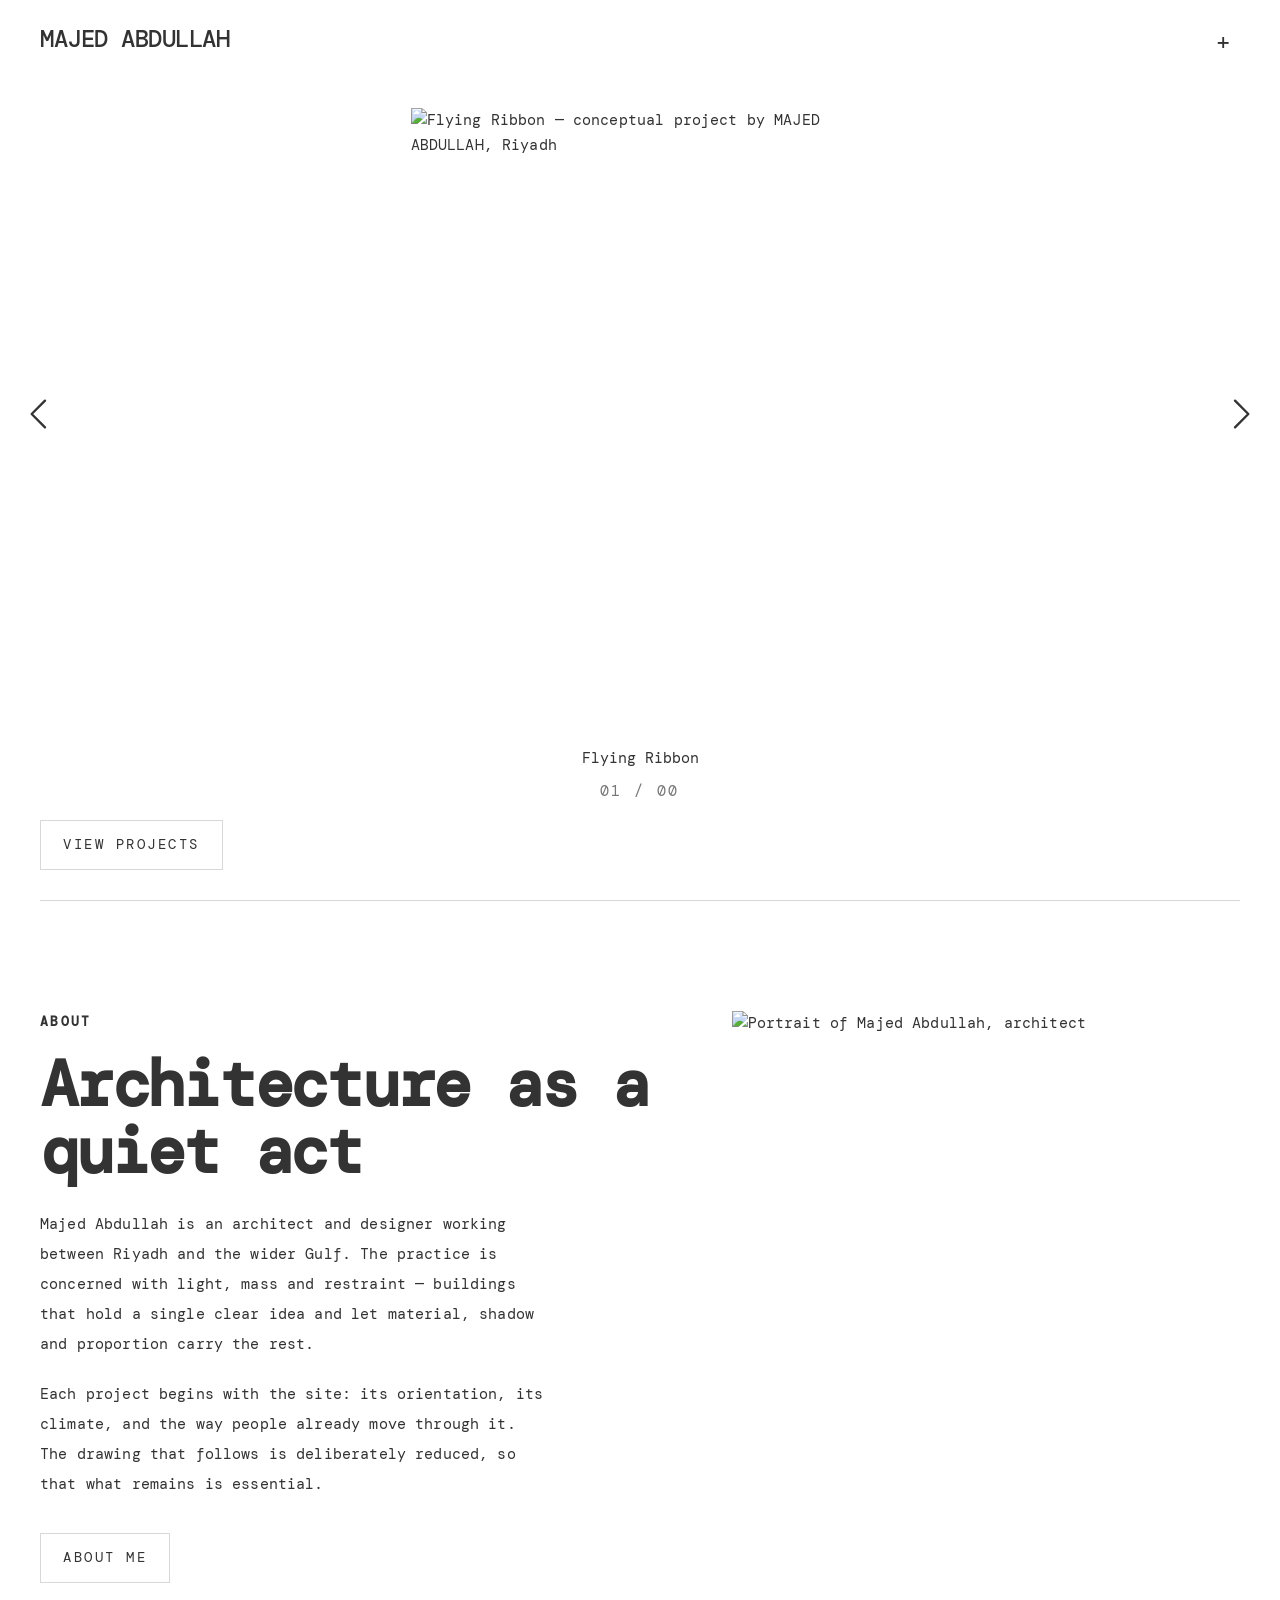
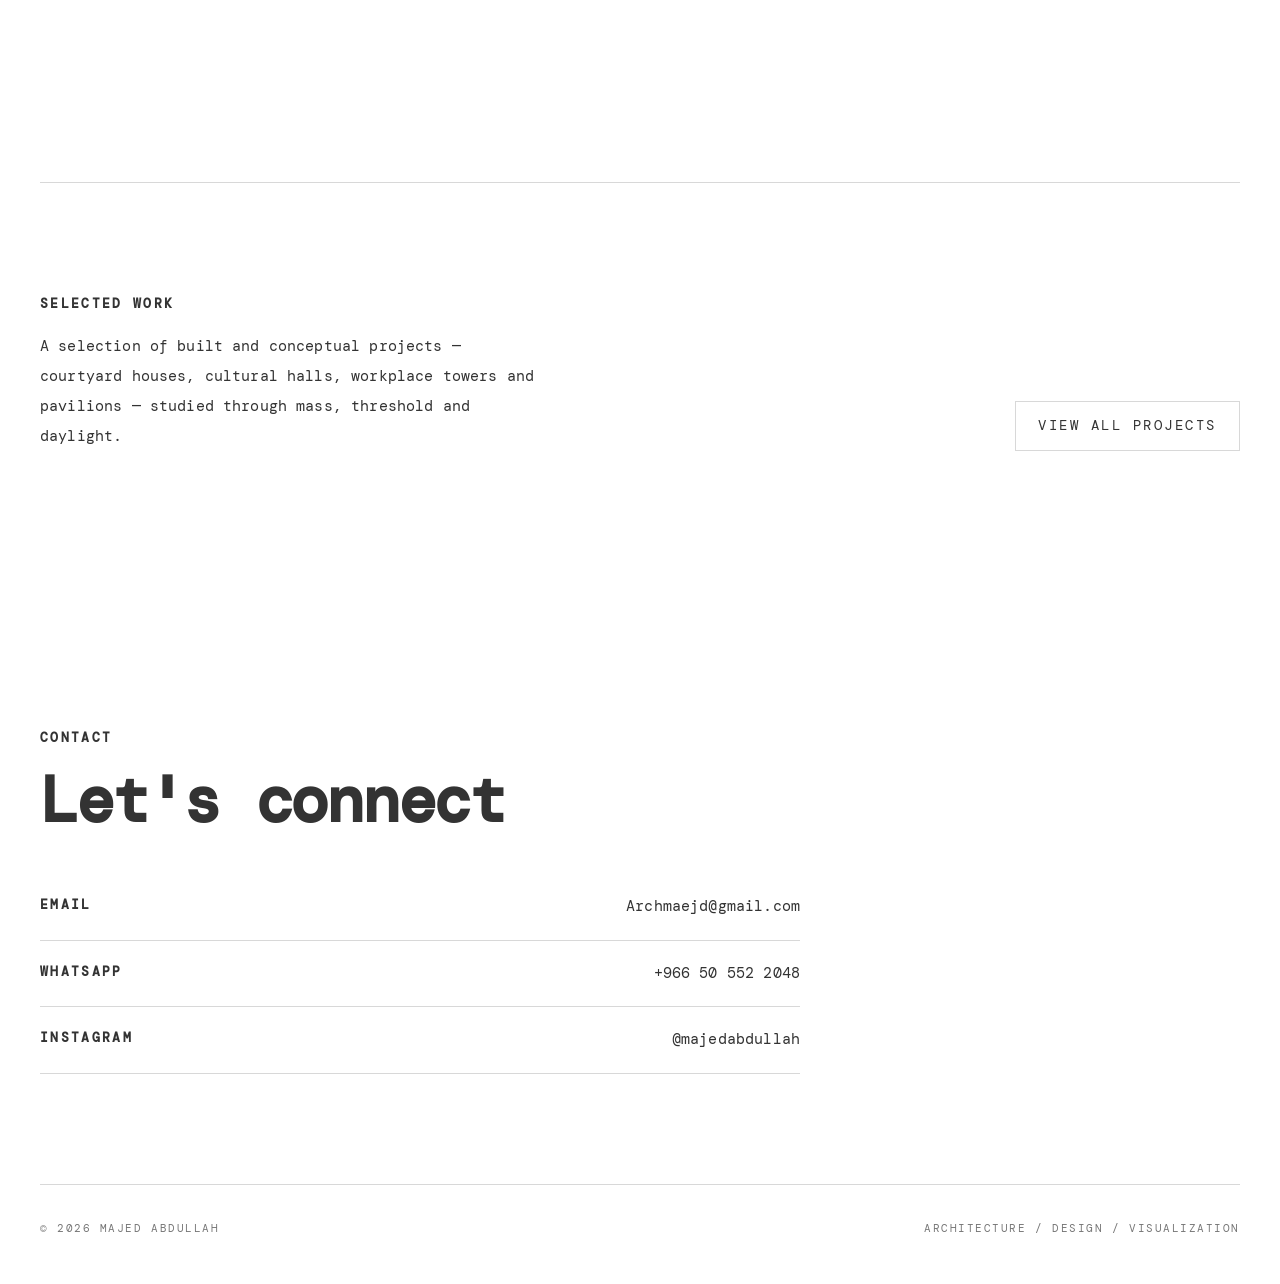
==== index.html @ aa8cc4eb "Add files via upload" ====
<!DOCTYPE html>
<html lang="en">
<head>
<meta charset="utf-8">
<meta name="viewport" content="width=device-width, initial-scale=1">
<title>MAJED ABDULLAH — Architect & Designer</title>
<meta name="description" content="Selected architectural work by Majed Abdullah: residential, cultural, commercial and conceptual projects across Saudi Arabia.">
<meta property="og:title" content="MAJED ABDULLAH — Architect & Designer">
<meta property="og:description" content="Selected architectural work by Majed Abdullah: residential, cultural, commercial and conceptual projects across Saudi Arabia.">
<meta property="og:type" content="website">
<meta property="og:url" content="https://project--e486b2e6-8730-40f1-bec1-5e74850a516f.lovable.app/">
<meta property="og:site_name" content="MAJED ABDULLAH">
<meta property="og:image" content="https://project--e486b2e6-8730-40f1-bec1-5e74850a516f.lovable.app/images/share.jpg">
<meta property="og:image:width" content="1200">
<meta property="og:image:height" content="630">
<meta name="twitter:image" content="https://project--e486b2e6-8730-40f1-bec1-5e74850a516f.lovable.app/images/share.jpg">
<meta name="twitter:card" content="summary_large_image">
<link rel="preconnect" href="https://fonts.googleapis.com"><link rel="preconnect" href="https://fonts.gstatic.com" crossorigin><link href="https://fonts.googleapis.com/css2?family=DM+Mono:wght@300;400;500&display=swap" rel="stylesheet">
<link rel="stylesheet" href="css/style.css">
<script src="js/analytics.js"></script>
</head>
<link rel="preload" as="image" href="images/project-01/cover.jpg">
<body data-root="">

<header class="site-header">
  <a class="brand" href="index.html">MAJED ABDULLAH</a>
  <button class="menu-toggle" type="button" aria-expanded="false" aria-controls="nav-overlay" aria-label="Open menu">+</button>
</header>
<nav class="nav-overlay" id="nav-overlay" aria-hidden="true" aria-label="Main">
  <ul>
    <li><a href="index.html" aria-current="page">Home</a></li>
    <li><a href="about.html">About</a></li>
    <li><a href="portfolio.html">Portfolio</a></li>
    <li><a href="contact.html">Contact</a></li>
  </ul>
</nav>
<main>
  <section class="hero">
    <div class="stage" id="home-stage">
      <button class="stage-arrow arrow-prev" type="button" aria-label="Previous project"><span class="arrow-ico"><svg viewBox="0 0 24 24" aria-hidden="true"><polyline points="15 4 7 12 15 20"/></svg></span></button>
      <img id="home-image" src="images/project-01/cover.jpg" alt="Flying Ribbon — conceptual project by MAJED ABDULLAH, Riyadh" width="1600" height="1100">
      <button class="stage-arrow arrow-next" type="button" aria-label="Next project"><span class="arrow-ico"><svg viewBox="0 0 24 24" aria-hidden="true"><polyline points="9 4 17 12 9 20"/></svg></span></button>
    </div>
    <div class="stage-caption">
      <a class="serif-title" id="home-title" href="projects/project.html?p=flying-ribbon">Flying Ribbon</a>
      <div class="counter" id="home-counter">01 / 06</div>
    </div>
    <div class="hero-foot">
      <a class="btn-outline" href="portfolio.html">View Projects</a>
    </div>
  </section>

  <hr class="divider">

  <section class="section" id="about">
    <div class="section-inner about-grid reveal">
      <div>
        <p class="label">About</p>
        <h2 class="serif-title" style="margin:18px 0 24px">Architecture as a quiet act</h2>
        <p class="lead">Majed Abdullah is an architect and designer working between Riyadh and the wider Gulf. The practice is concerned with light, mass and restraint — buildings that hold a single clear idea and let material, shadow and proportion carry the rest.</p>
        <p class="lead" style="margin-top:20px">Each project begins with the site: its orientation, its climate, and the way people already move through it. The drawing that follows is deliberately reduced, so that what remains is essential.</p>
        <p style="margin-top:34px"><a class="btn-outline" href="about.html">About Me</a></p>
      </div>
      <img loading="lazy" src="images/profile/portrait.jpg" alt="Portrait of Majed Abdullah, architect" width="1000" height="1300">
    </div>
  </section>

  <hr class="divider">

  <section class="section" id="work">
    <div class="section-inner work-head reveal">
      <div>
        <p class="label">Selected Work</p>
        <p class="lead" style="margin-top:16px">A selection of built and conceptual projects — courtyard houses, cultural halls, workplace towers and pavilions — studied through mass, threshold and daylight.</p>
      </div>
      <a class="btn-outline" href="portfolio.html">View All Projects</a>
    </div>
  </section>

  <div class="marquee" aria-label="Project images">
    <div class="marquee-track" id="marquee-track"></div>
  </div>

  <section class="section" id="contact">
    <div class="section-inner reveal">
      <p class="label">Contact</p>
      <h2 class="serif-title" style="margin:18px 0 26px">Let's connect</h2>
      <ul class="links-list" style="max-width:760px">
        <li><span class="label">Email</span><a href="mailto:Archmaejd@gmail.com">Archmaejd@gmail.com</a></li>
        <li><span class="label">WhatsApp</span><a href="https://wa.me/966505522048" target="_blank" rel="noopener">+966 50 552 2048</a></li>
        <li><span class="label">Instagram</span><a href="https://instagram.com/" target="_blank" rel="noopener">@majedabdullah</a></li>
      </ul>
    </div>
  </section>
</main>

<footer class="site-footer">
  <span>&copy; 2026 MAJED ABDULLAH</span>
  <span>Architecture / Design / Visualization</span>
</footer>
<script src="js/projects.js"></script>
<script src="js/main.js"></script>
</body>
</html>
---- css/style.css ----
/* MAJED ABDULLAH — architectural portfolio
   Pure CSS3. Edit freely. */

:root{
  --white:#FFFFFF;
  --text:#333333;
  --muted:#777777;
  --line:#D8D8D8;
  --pad:40px;
  --stage:68vh;
  --sans:"DM Mono","Archivo",ui-monospace,"Helvetica Neue",Arial,sans-serif;
  --serif:"DM Mono","Archivo",ui-monospace,"Helvetica Neue",Arial,sans-serif;
}

*{box-sizing:border-box;margin:0;padding:0}
html{-webkit-text-size-adjust:100%}
body{
  background:var(--white);
  color:var(--text);
  font-family:var(--sans);
  font-size:15px;
  line-height:1.7;
  font-weight:400;
  letter-spacing:.01em;
  overflow-x:hidden;
}
img{display:block;max-width:100%}
a{color:inherit;text-decoration:none}
button{font:inherit;color:inherit;background:none;border:0;cursor:pointer}
:focus-visible{outline:1px solid var(--text);outline-offset:4px}

.label{
  font-size:13px;letter-spacing:.18em;text-transform:uppercase;color:var(--muted);
}
.serif-title{
  font-family:var(--serif);font-style:normal;font-weight:500;
  font-size:clamp(34px,5vw,64px);line-height:1.05;letter-spacing:-.03em;
}
.wrap{padding:0 var(--pad)}

/* ---------- header ---------- */
.site-header{
  position:fixed;top:0;left:0;right:0;z-index:60;
  display:flex;align-items:flex-start;justify-content:space-between;
  padding:26px var(--pad);
  mix-blend-mode:normal;
}
.brand{animation:brand-fade 1.2s ease both;font-size:24px;letter-spacing:-.02em;text-transform:none;font-weight:500;line-height:1.1}
.menu-toggle{
  width:34px;height:34px;line-height:1;font-size:24px;font-weight:400;
  color:var(--text);display:flex;align-items:center;justify-content:center;
  transition:transform .4s ease,opacity .3s ease;
}
.menu-toggle:hover{opacity:.55}
body.menu-open .menu-toggle{transform:rotate(45deg)}

.nav-overlay{
  position:fixed;inset:0;z-index:55;background:var(--white);
  opacity:0;visibility:hidden;transition:opacity .45s ease,visibility .45s ease;
  display:flex;align-items:center;justify-content:center;
}
body.menu-open .nav-overlay{opacity:1;visibility:visible}
.nav-overlay ul{list-style:none;text-align:center}
.nav-overlay li{margin:14px 0;opacity:0;transform:translateY(10px);transition:opacity .5s ease,transform .5s ease}
body.menu-open .nav-overlay li{opacity:1;transform:none}
body.menu-open .nav-overlay li:nth-child(2){transition-delay:.06s}
body.menu-open .nav-overlay li:nth-child(3){transition-delay:.12s}
body.menu-open .nav-overlay li:nth-child(4){transition-delay:.18s}
.nav-overlay a{
  font-size:13px;letter-spacing:.24em;text-transform:uppercase;
  padding:6px 0;display:inline-block;transition:opacity .3s ease;
}
.nav-overlay a:hover,.nav-overlay a[aria-current="page"]{opacity:.5}

/* ---------- hero / stage ---------- */
.hero{
  min-height:100svh;display:flex;flex-direction:column;justify-content:center;
  padding:96px var(--pad) 84px;position:relative;
}
.stage{
  height:var(--stage);
  display:flex;align-items:center;justify-content:center;
  position:relative;
}
.stage img{
  height:100%;width:auto;max-width:min(1100px,86vw);
  aspect-ratio:3/4;
  object-fit:cover;
  opacity:1;
  transition:opacity .55s cubic-bezier(.4,0,.2,1);
}
.stage img.is-fading{opacity:0}

.stage-arrow{
  position:absolute;z-index:5;top:50%;transform:translateY(-50%);
  line-height:0;color:var(--text);padding:14px;
  transition:transform .3s ease,opacity .3s ease;
}
.stage-arrow .arrow-ico{display:block}
.stage-arrow svg{
  width:40px;height:40px;display:block;
  fill:none;stroke:currentColor;stroke-width:1.4;
  stroke-linecap:round;stroke-linejoin:round;
}
.stage-arrow:hover{opacity:.55}
.arrow-prev{left:-34px}
.arrow-next{right:-34px}
.arrow-prev:hover{transform:translate(-4px,-50%)}
.arrow-next:hover{transform:translate(4px,-50%)}

.stage-caption{margin-top:26px;text-align:center}
.stage-caption .serif-title{font-size:15px;font-weight:400;letter-spacing:0}
.stage-caption .counter{margin-top:8px;font-size:15px;letter-spacing:.16em;color:var(--muted)}
.stage-caption a:hover{opacity:.6}

.hero-foot{
  position:absolute;left:var(--pad);right:var(--pad);bottom:30px;
  display:flex;align-items:center;justify-content:space-between;gap:16px;
}
.socials{display:flex;gap:16px;align-items:center}
.socials a{color:var(--muted);transition:color .3s ease}
.socials a:hover{color:var(--text)}
.socials svg{width:16px;height:16px;display:block;fill:currentColor}

.btn-outline{
  display:inline-block;border:1px solid var(--line);
  padding:12px 22px;font-size:14px;letter-spacing:.18em;text-transform:uppercase;
  color:var(--text);transition:border-color .35s ease,color .35s ease;
}
.btn-outline:hover{border-color:var(--text)}

/* ---------- generic sections ---------- */
.section{padding:110px var(--pad)}
.section-inner{max-width:1320px;margin:0 auto}
.divider{height:1px;background:var(--line);border:0;margin:0 var(--pad)}
.lead{font-size:15px;line-height:2;color:var(--text);max-width:56ch}
.muted{color:var(--muted)}

.reveal{opacity:0;transform:translateY(18px);transition:opacity .9s ease,transform .9s ease}
.reveal.is-visible{opacity:1;transform:none}

/* text rises from below then settles */
.reveal .label,
.reveal .serif-title,
.reveal .lead,
.reveal .links-list li,
.reveal .btn-outline,
.reveal p{
  opacity:0;transform:translateY(26px);
  transition:opacity .8s cubic-bezier(.22,.61,.36,1),transform .8s cubic-bezier(.22,.61,.36,1);
}
.reveal.is-visible .label,
.reveal.is-visible .serif-title,
.reveal.is-visible .lead,
.reveal.is-visible .links-list li,
.reveal.is-visible .btn-outline,
.reveal.is-visible p{opacity:1;transform:none}
.reveal.is-visible .serif-title{transition-delay:.10s}
.reveal.is-visible .lead{transition-delay:.20s}
.reveal.is-visible p+p,
.reveal.is-visible .links-list li:nth-child(2){transition-delay:.28s}
.reveal.is-visible .links-list li:nth-child(3){transition-delay:.36s}
.reveal.is-visible .btn-outline{transition-delay:.40s}
@media (prefers-reduced-motion:reduce){
  .reveal,.reveal *{transition:none!important;opacity:1!important;transform:none!important}
}

.about-grid{display:grid;grid-template-columns:1.1fr .9fr;gap:70px;align-items:start}
.about-grid img{width:100%;height:auto}

.work-head{display:flex;justify-content:space-between;align-items:flex-end;gap:30px;flex-wrap:wrap;margin-bottom:56px}

/* ---------- marquee ---------- */
.marquee{overflow-x:auto;overflow-y:hidden;-webkit-overflow-scrolling:touch;scrollbar-width:none}
.marquee::-webkit-scrollbar{display:none}
.marquee-track{display:flex;gap:10px;width:max-content;animation:slide 60s linear infinite}
.marquee:hover .marquee-track{animation-play-state:paused}
.marquee-track img{height:420px;width:auto;object-fit:cover}
@keyframes slide{from{transform:translateX(0)}to{transform:translateX(-50%)}}
@media (prefers-reduced-motion:reduce){.marquee-track{animation:none}}

/* ---------- portfolio ---------- */
.page-head{padding:150px var(--pad) 40px}
.filters{display:flex;gap:26px;overflow-x:auto;padding:0 var(--pad) 34px;scrollbar-width:none}
.filters::-webkit-scrollbar{display:none}
.filter{
  font-size:13px;letter-spacing:.18em;text-transform:uppercase;color:var(--muted);
  white-space:nowrap;padding-bottom:4px;border-bottom:1px solid transparent;transition:color .3s ease,border-color .3s ease;
}
.filter:hover{color:var(--text)}
.filter.is-active{color:var(--text);border-color:var(--text)}

.grid{
  display:grid;grid-template-columns:repeat(3,1fr);gap:44px 32px;
  padding:20px var(--pad) 120px;
}
.grid-item{opacity:1;transition:opacity .4s ease}
.grid-item .frame{overflow:hidden}
.grid-item img{width:100%;height:320px;object-fit:cover;transition:transform .8s ease}
.grid-item:hover img{transform:scale(1.04)}
.grid-item h3{font-family:var(--serif);font-weight:500;font-size:15px;letter-spacing:0;margin-top:14px}
.grid-item p{font-size:13px;letter-spacing:.16em;text-transform:uppercase;color:var(--muted);margin-top:4px}

/* ---------- project detail ---------- */
.project-info{display:grid;grid-template-columns:.8fr 1.2fr;gap:70px}
.meta dt{font-size:13px;letter-spacing:.18em;text-transform:uppercase;color:var(--muted);margin-top:26px}
.meta dt:first-child{margin-top:0}
.meta dd{font-size:15px;margin-top:6px}
/* editorial images: one consistent width on a 12-column axis */
.editorial{
  padding:0 var(--pad) 40px;
  max-width:1440px;margin:0 auto;
  display:grid;grid-template-columns:repeat(12,1fr);
  column-gap:24px;row-gap:110px;
  align-items:start;
}
.editorial figure{margin:0}
.editorial img{width:100%;height:auto;display:block}
/* all project images share the same full-width axis */
.fig-large,
.fig-medium,
.fig-offset{grid-column:1 / -1}

.project-nav{
  display:flex;justify-content:space-between;gap:20px;
  padding:44px var(--pad) 0;border-top:1px solid var(--line);margin:0 var(--pad);
  font-size:11px;letter-spacing:.18em;text-transform:uppercase;
}
.project-nav a{color:var(--muted);transition:color .3s ease}
.project-nav a:hover{color:var(--text)}

/* ---------- contact / about pages ---------- */
.links-list{list-style:none;margin-top:40px}
.links-list li{border-bottom:1px solid var(--line);padding:20px 0;display:flex;justify-content:space-between;gap:20px;flex-wrap:wrap}
.links-list a{transition:opacity .3s ease}
.links-list a:hover{opacity:.55}
.cols{display:grid;grid-template-columns:repeat(3,1fr);gap:50px;margin-top:16px}
.cols ul{list-style:none}
.cols li{padding:7px 0;border-bottom:1px solid var(--line);font-size:13px}

/* ---------- footer ---------- */
.site-footer{
  border-top:1px solid var(--line);margin:0 var(--pad);
  padding:34px 0 46px;display:flex;justify-content:space-between;gap:14px;flex-wrap:wrap;
  font-size:11px;letter-spacing:.14em;text-transform:uppercase;color:var(--muted);
}

/* ---------- responsive ---------- */
@media (max-width:1600px){}
@media (min-width:1700px){.grid{grid-template-columns:repeat(4,1fr)}}
@media (max-width:1024px){
  :root{--pad:32px}
  .about-grid,.project-info{grid-template-columns:1fr;gap:44px}
  .cols{grid-template-columns:1fr 1fr;gap:34px}
  .grid{grid-template-columns:repeat(2,1fr)}
  .marquee-track img{height:300px}
}
@media (max-width:640px){
  :root{--pad:18px;--stage:66vh}
  .section{padding:80px var(--pad)}
  .page-head{padding:120px var(--pad) 28px}
  .stage img{max-width:76vw}
  .arrow-prev{left:2px}.arrow-next{right:2px}
  .stage-arrow{
    padding:0;width:40px;height:40px;
    display:flex;align-items:center;justify-content:center;
    background:none;box-shadow:none;z-index:5;
  }
  .stage-arrow svg{width:30px;height:30px;stroke-width:1.5}
  .marquee{overflow:hidden}
  .marquee-track{animation:slide 38s linear infinite;width:max-content}
  .hero-foot{position:static;margin-top:18px;flex-direction:column;align-items:center;gap:14px}
  .stage-caption{margin-top:14px}
  .hero{padding-bottom:48px}
  .grid-item img{height:210px}
  .cols{grid-template-columns:1fr}
  .marquee-track{animation-duration:40s}
  .marquee-track img{height:240px}
  .editorial{row-gap:64px;column-gap:14px}
  .editorial .fig-medium,.editorial .fig-offset{grid-column:1 / -1}

}


/* ---------- brand fade-in ---------- */
@keyframes brand-fade{from{opacity:0;transform:translateY(-6px)}to{opacity:1;transform:none}}
@media (prefers-reduced-motion:reduce){.brand{animation:none}}

/* ---------- heavier key words ---------- */
.label{font-weight:500}
.serif-title{font-weight:700;letter-spacing:-.035em}
.page-head .label,.section .label{font-weight:700;color:var(--text)}

/* ---------- back to top ---------- */
.to-top{
  position:fixed;right:22px;bottom:22px;z-index:70;
  width:46px;height:46px;border:1px solid var(--line);border-radius:50%;
  background:var(--white);display:flex;align-items:center;justify-content:center;
  opacity:0;visibility:hidden;transform:translateY(10px);
  transition:opacity .35s ease,transform .35s ease,visibility .35s ease,border-color .3s ease;
}
.to-top.is-visible{opacity:1;visibility:visible;transform:none}
.to-top:hover{border-color:var(--text)}
.to-top svg{width:20px;height:20px;fill:none;stroke:currentColor;stroke-width:1.4;stroke-linecap:round;stroke-linejoin:round}

/* ---------- portrait covers in grid ---------- */
.grid-item img{aspect-ratio:3/4;height:auto}
@media (max-width:640px){.grid-item img{height:auto}}
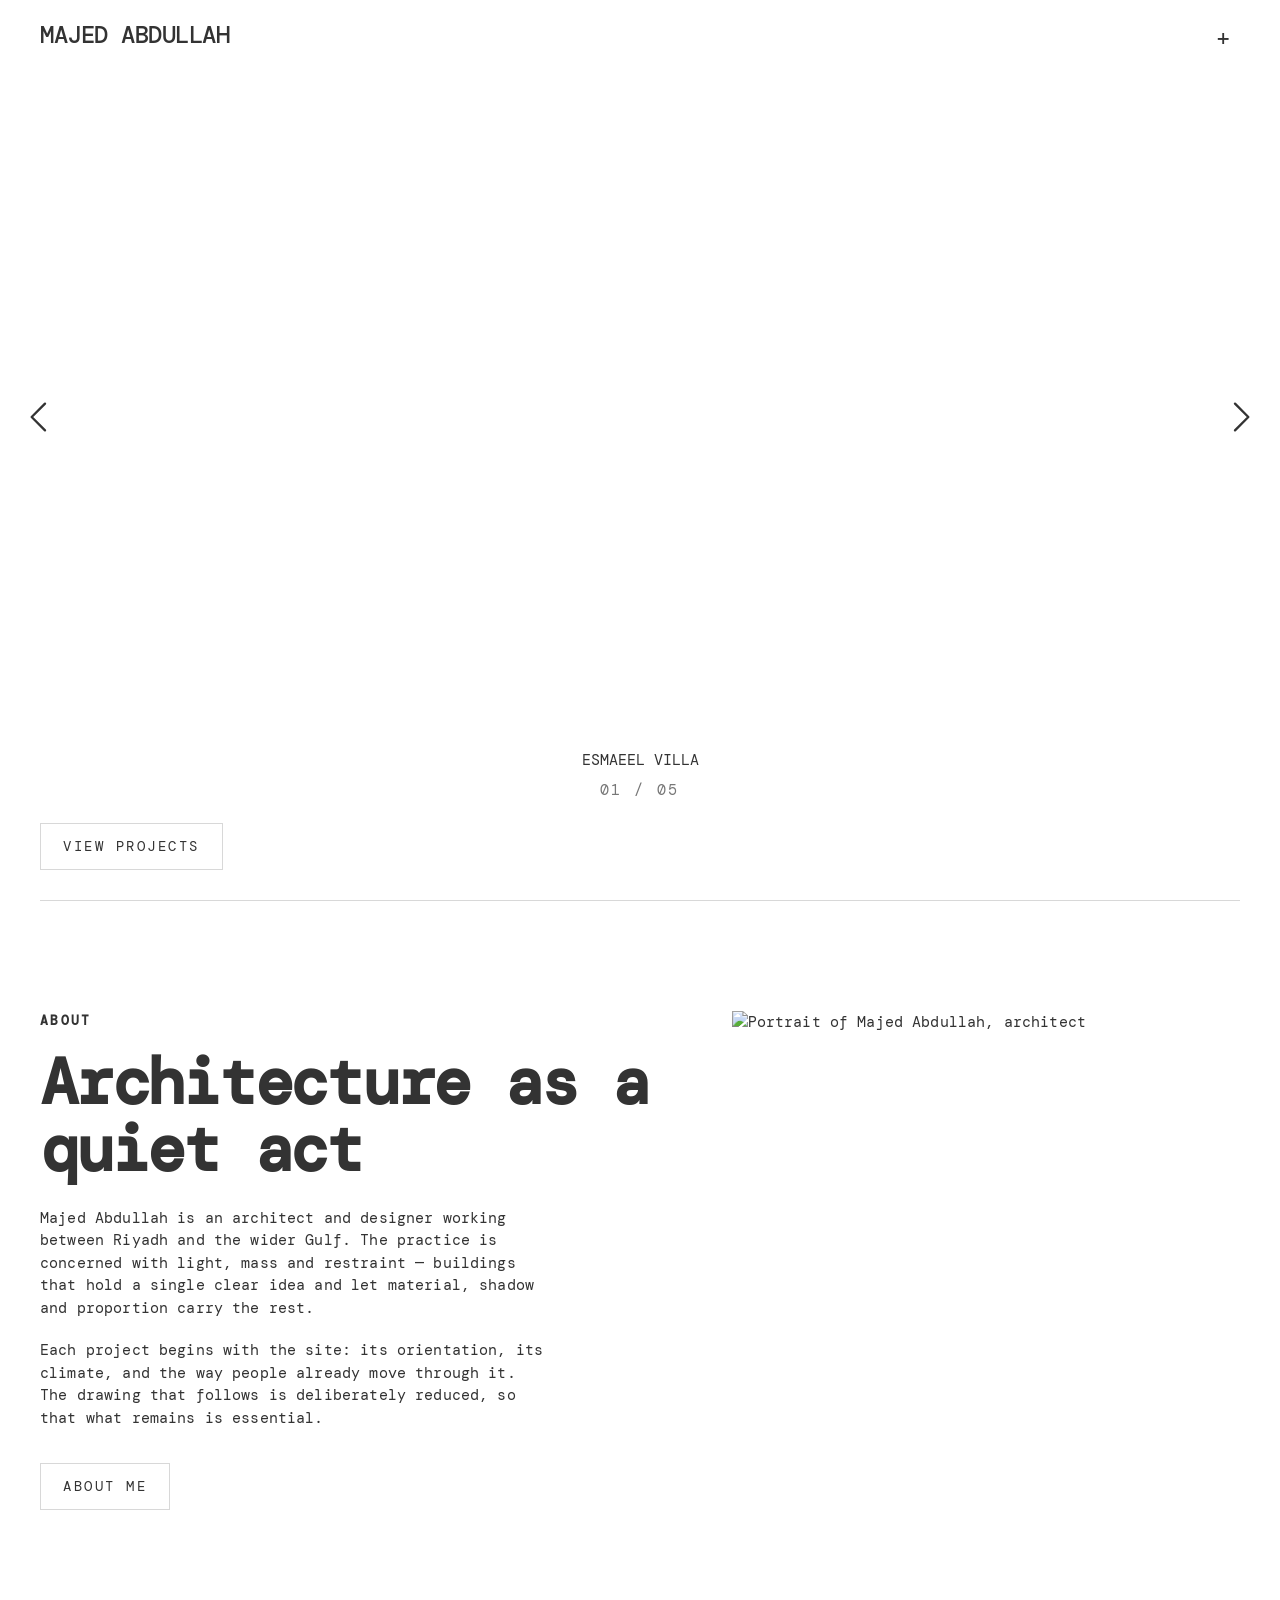
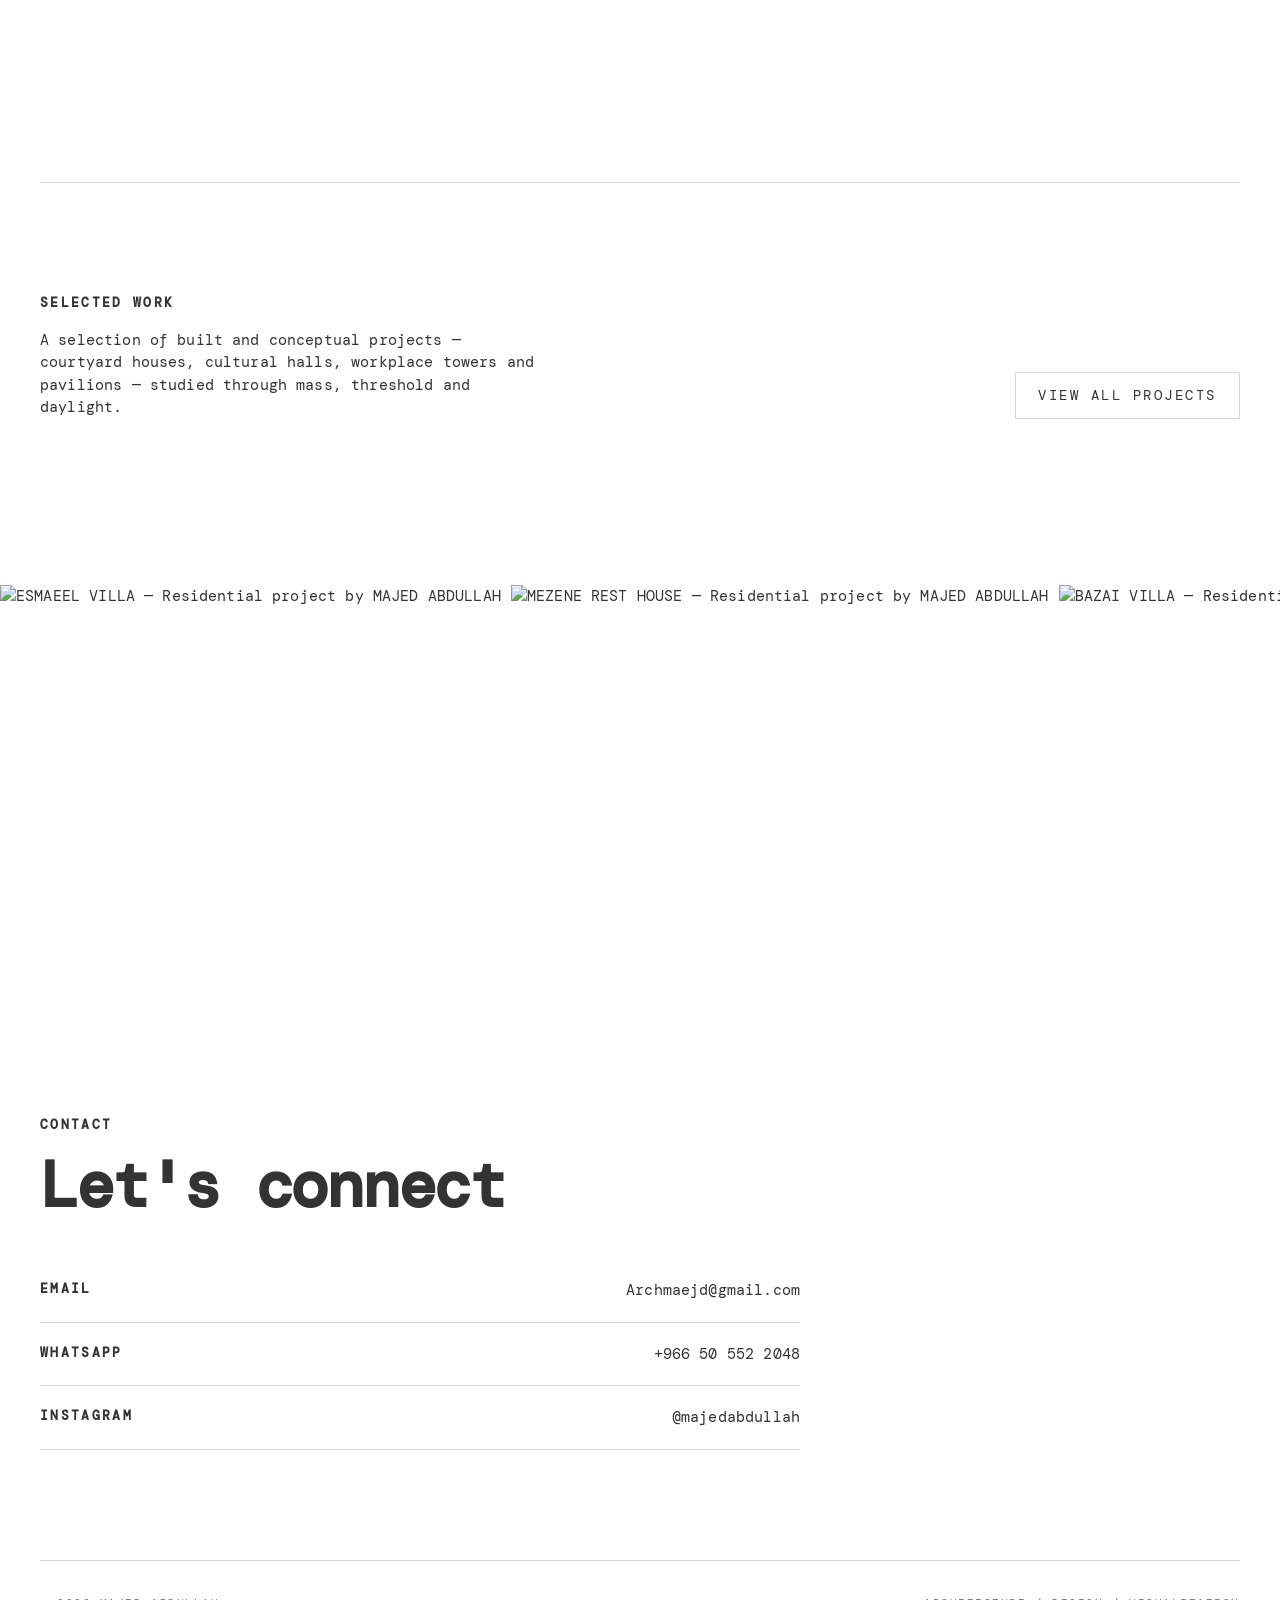
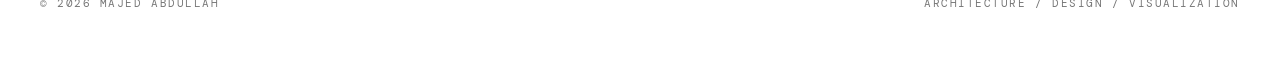
==== commit 82632020: "Add files via upload" ====
--- a/index.html
+++ b/index.html
@@ -11,6 +11,9 @@
 <meta property="og:url" content="https://project--e486b2e6-8730-40f1-bec1-5e74850a516f.lovable.app/">
 <meta property="og:site_name" content="MAJED ABDULLAH">
 <meta property="og:image" content="https://project--e486b2e6-8730-40f1-bec1-5e74850a516f.lovable.app/images/share.jpg">
+<meta property="og:image:secure_url" content="https://project--e486b2e6-8730-40f1-bec1-5e74850a516f.lovable.app/images/share.jpg">
+<meta property="og:image:type" content="image/jpeg">
+<meta property="og:image:alt" content="MAJED ABDULLAH — Architect &amp; Designer">
 <meta property="og:image:width" content="1200">
 <meta property="og:image:height" content="630">
 <meta name="twitter:image" content="https://project--e486b2e6-8730-40f1-bec1-5e74850a516f.lovable.app/images/share.jpg">
--- a/css/style.css
+++ b/css/style.css
@@ -19,7 +19,7 @@
   color:var(--text);
   font-family:var(--sans);
   font-size:15px;
-  line-height:1.7;
+  line-height:1.5;
   font-weight:400;
   letter-spacing:.01em;
   overflow-x:hidden;
@@ -42,10 +42,11 @@
 .site-header{
   position:fixed;top:0;left:0;right:0;z-index:60;
   display:flex;align-items:flex-start;justify-content:space-between;
-  padding:26px var(--pad);
+  padding:22px var(--pad);
+  background:var(--white);
   mix-blend-mode:normal;
 }
-.brand{animation:brand-fade 1.2s ease both;font-size:24px;letter-spacing:-.02em;text-transform:none;font-weight:500;line-height:1.1}
+.brand{animation:brand-fade 1s ease both;font-family:var(--sans);font-size:24px;letter-spacing:-.02em;text-transform:none;font-weight:500;line-height:1.1}
 .menu-toggle{
   width:34px;height:34px;line-height:1;font-size:24px;font-weight:400;
   color:var(--text);display:flex;align-items:center;justify-content:center;
@@ -83,9 +84,8 @@
   position:relative;
 }
 .stage img{
-  height:100%;width:auto;max-width:min(1100px,86vw);
-  aspect-ratio:3/4;
-  object-fit:cover;
+  height:100%;width:auto;max-width:min(1400px,92vw);
+  object-fit:contain;
   opacity:1;
   transition:opacity .55s cubic-bezier(.4,0,.2,1);
 }
@@ -133,7 +133,7 @@
 .section{padding:110px var(--pad)}
 .section-inner{max-width:1320px;margin:0 auto}
 .divider{height:1px;background:var(--line);border:0;margin:0 var(--pad)}
-.lead{font-size:15px;line-height:2;color:var(--text);max-width:56ch}
+.lead{font-size:15px;line-height:1.55;color:var(--text);max-width:56ch}
 .muted{color:var(--muted)}
 
 .reveal{opacity:0;transform:translateY(18px);transition:opacity .9s ease,transform .9s ease}
@@ -196,7 +196,7 @@
 }
 .grid-item{opacity:1;transition:opacity .4s ease}
 .grid-item .frame{overflow:hidden}
-.grid-item img{width:100%;height:320px;object-fit:cover;transition:transform .8s ease}
+.grid-item img{width:100%;height:auto;object-fit:contain;transition:transform .8s ease}
 .grid-item:hover img{transform:scale(1.04)}
 .grid-item h3{font-family:var(--serif);font-weight:500;font-size:15px;letter-spacing:0;margin-top:14px}
 .grid-item p{font-size:13px;letter-spacing:.16em;text-transform:uppercase;color:var(--muted);margin-top:4px}
@@ -283,7 +283,7 @@
 
 
 /* ---------- brand fade-in ---------- */
-@keyframes brand-fade{from{opacity:0;transform:translateY(-6px)}to{opacity:1;transform:none}}
+@keyframes brand-fade{from{opacity:0}to{opacity:1}}
 @media (prefers-reduced-motion:reduce){.brand{animation:none}}
 
 /* ---------- heavier key words ---------- */
@@ -303,6 +303,9 @@
 .to-top:hover{border-color:var(--text)}
 .to-top svg{width:20px;height:20px;fill:none;stroke:currentColor;stroke-width:1.4;stroke-linecap:round;stroke-linejoin:round}
 
-/* ---------- portrait covers in grid ---------- */
-.grid-item img{aspect-ratio:3/4;height:auto}
+/* ---------- natural-ratio covers in grid ---------- */
+.grid-item img{aspect-ratio:auto;height:auto;object-fit:contain}
 @media (max-width:640px){.grid-item img{height:auto}}
+
+/* tighter descriptive text */
+.section p,.page-head p,.meta dd,.about-grid p{line-height:1.5}
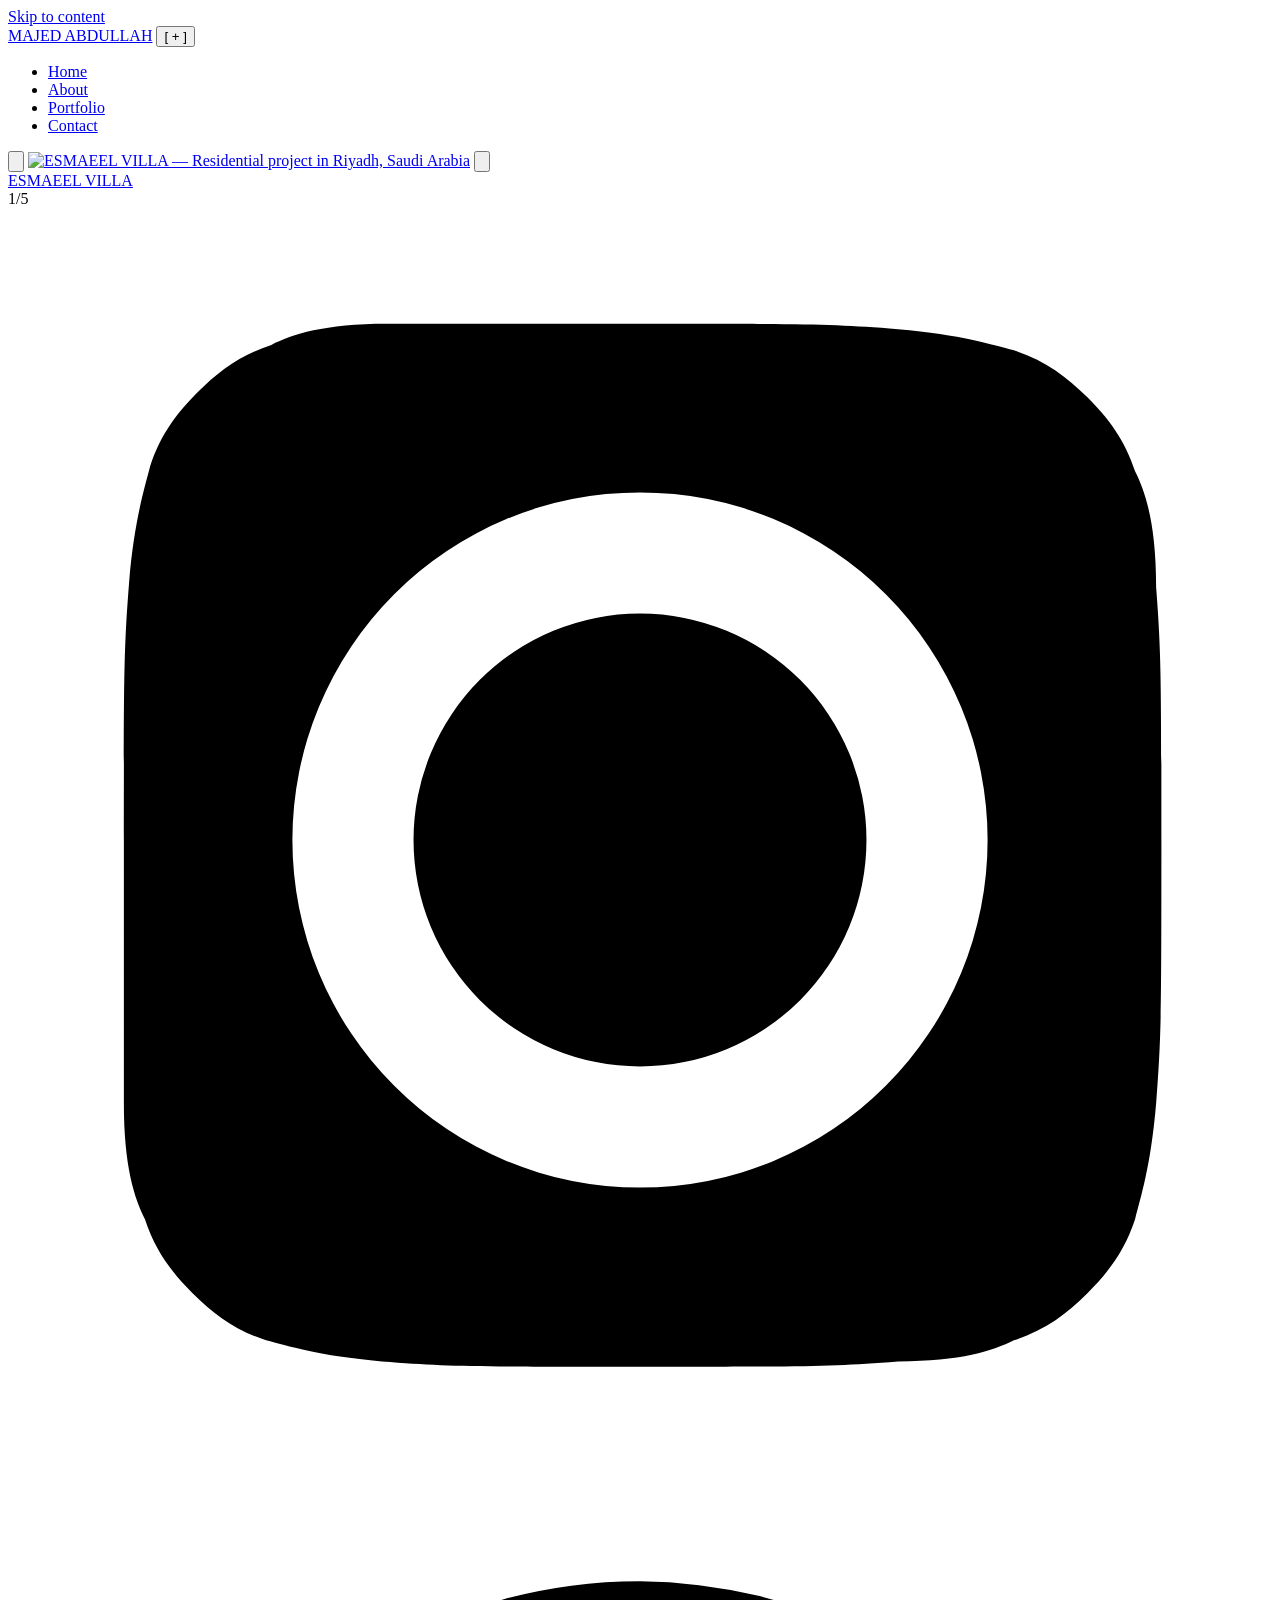
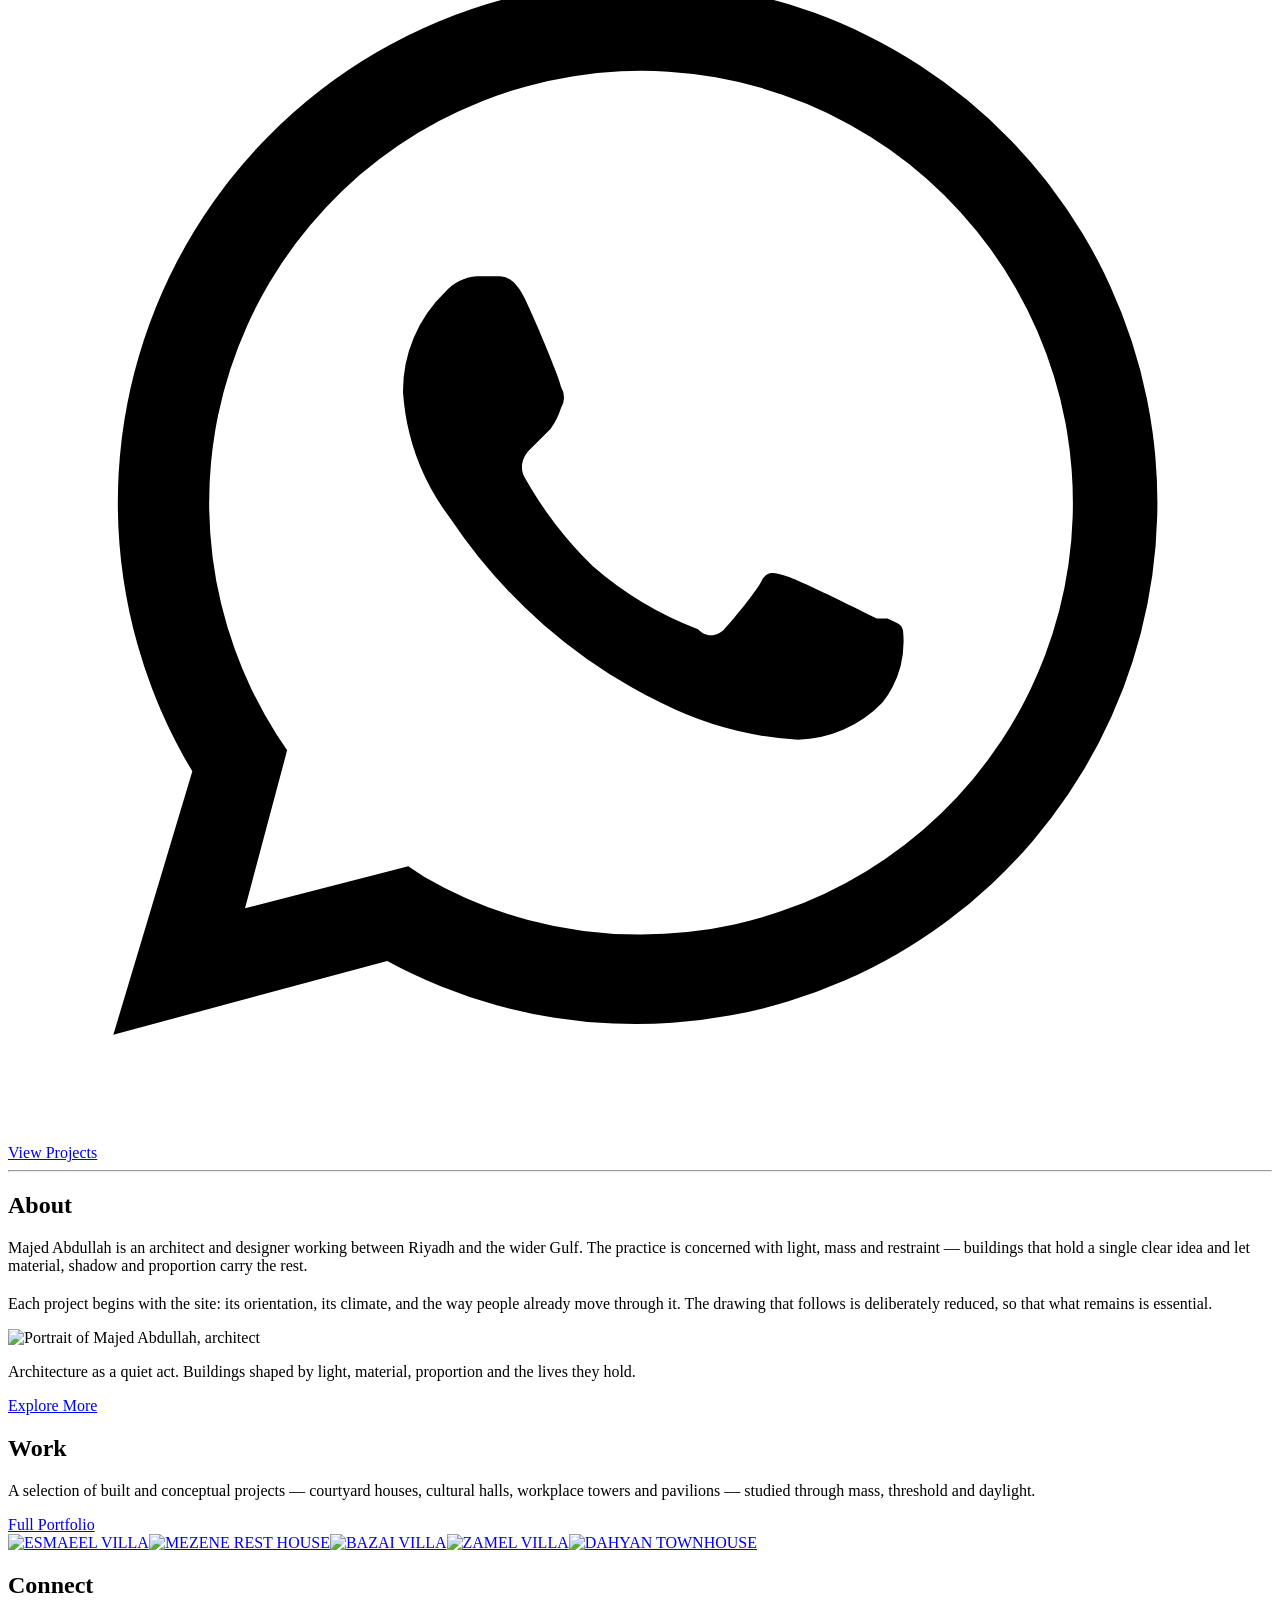
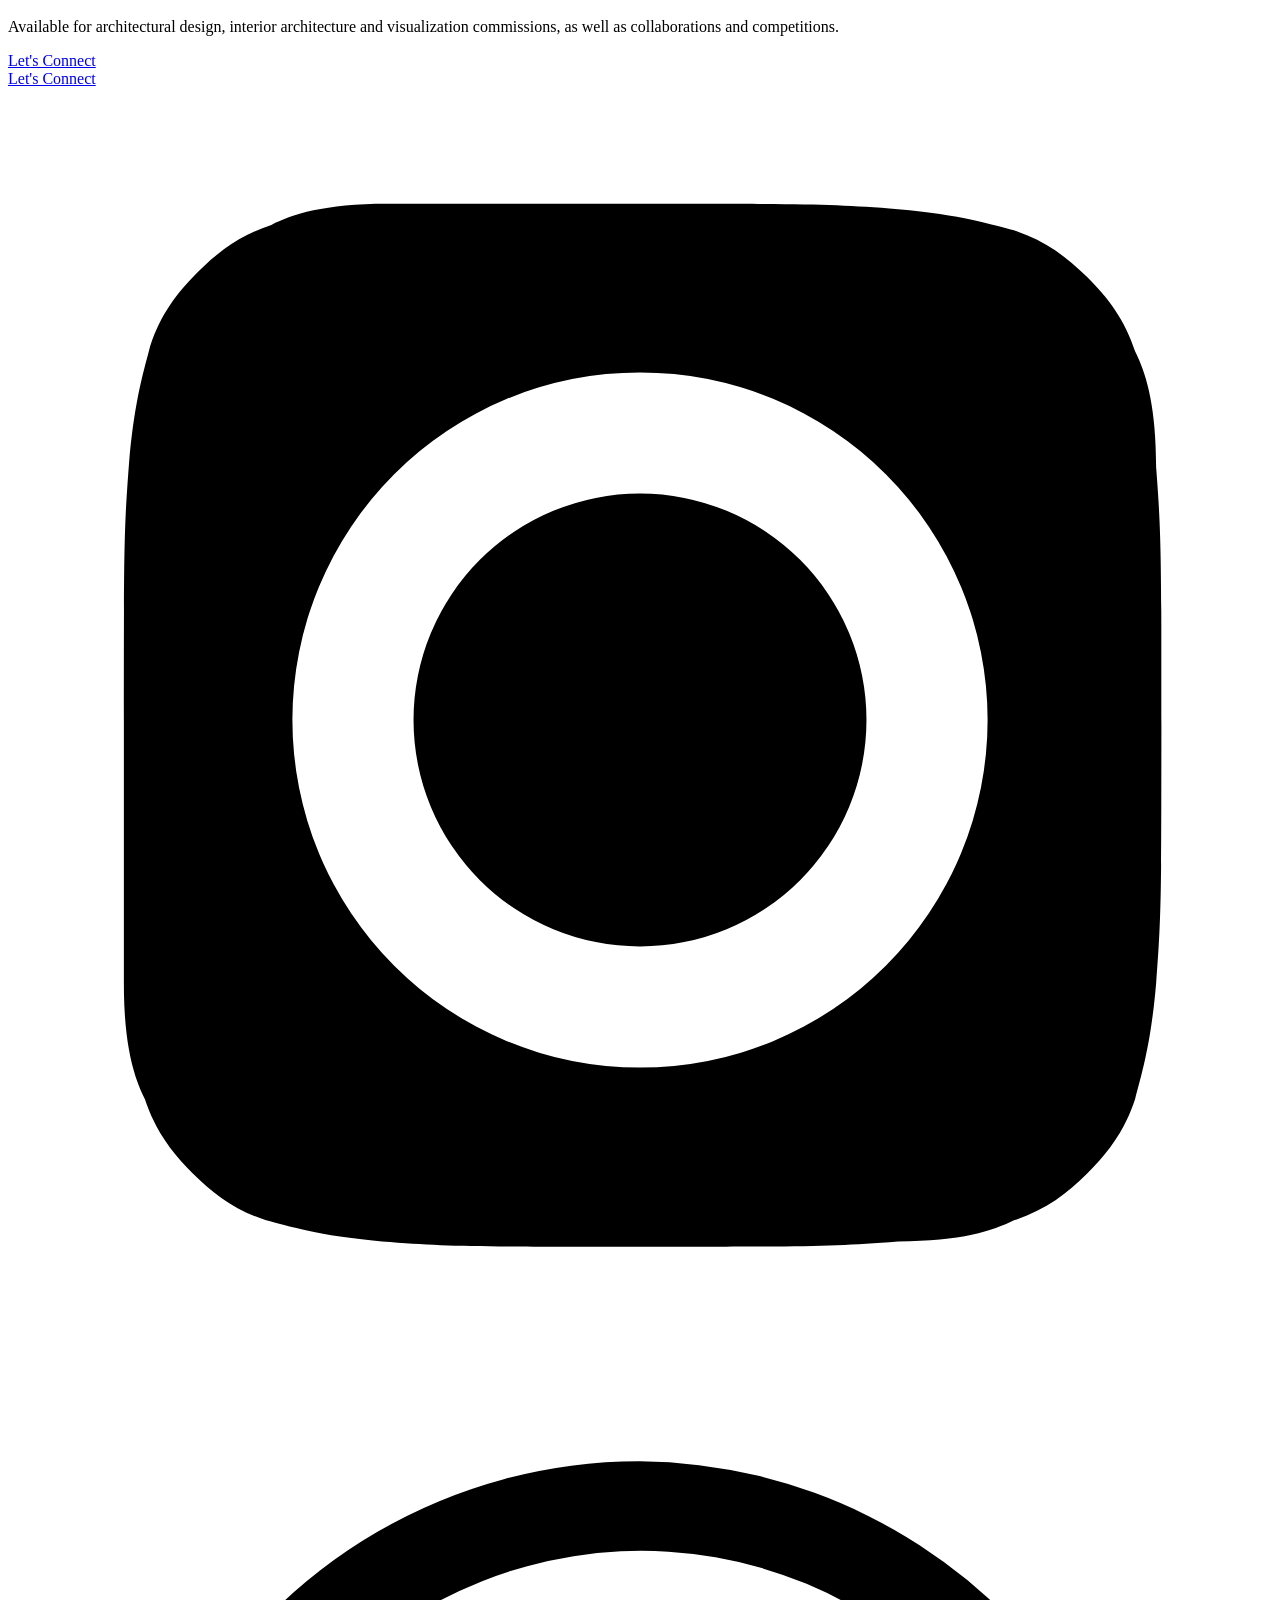
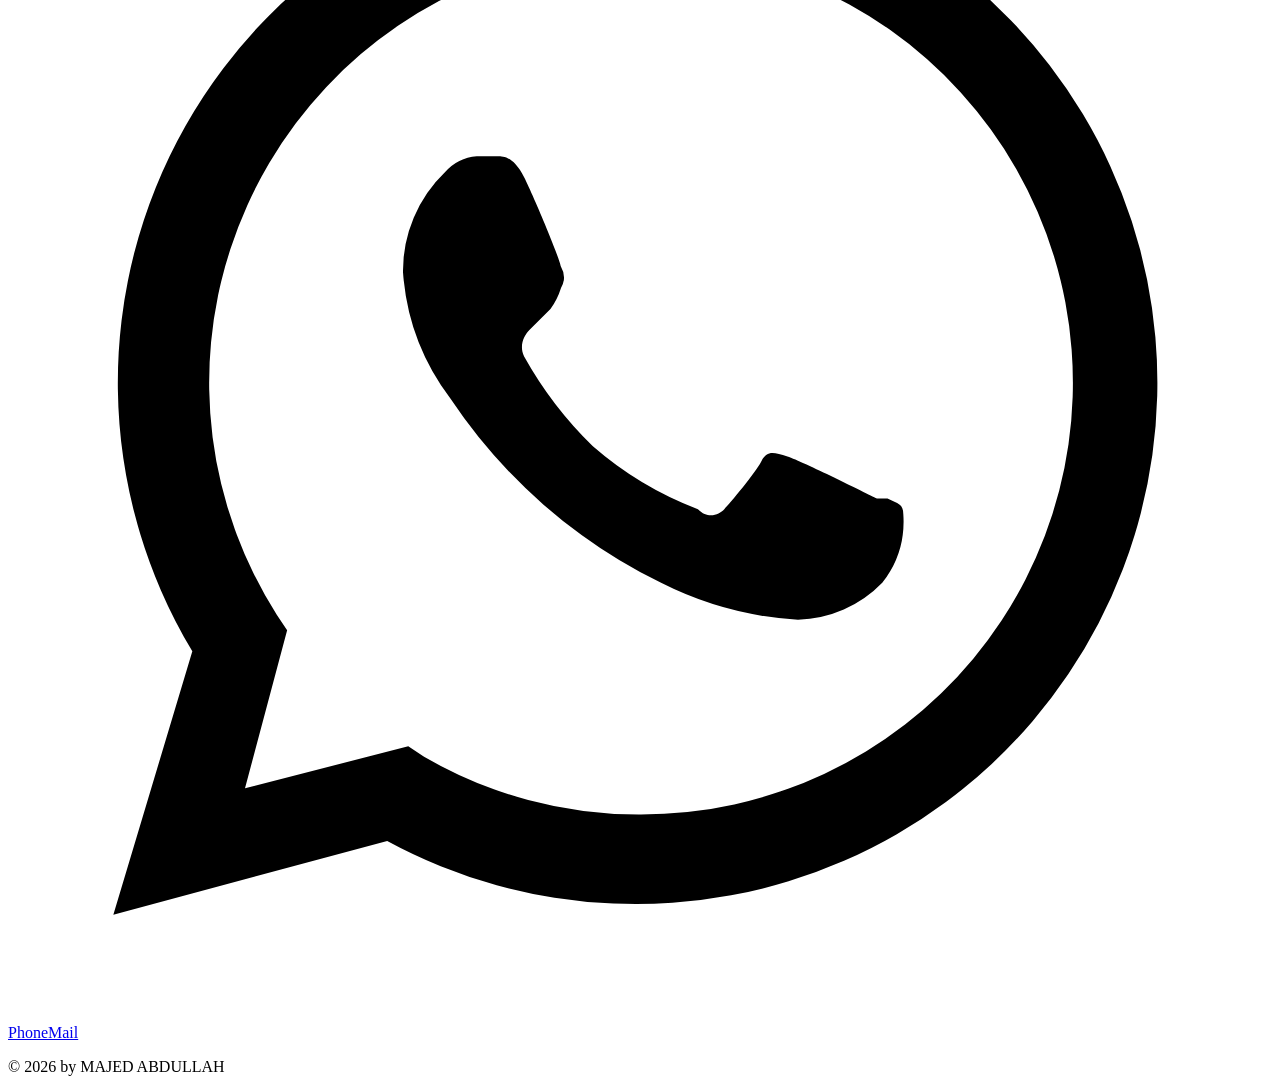
==== commit cb055527: "Add files via upload" ====
--- a/index.html
+++ b/index.html
@@ -11,25 +11,25 @@
 <meta property="og:url" content="https://project--e486b2e6-8730-40f1-bec1-5e74850a516f.lovable.app/">
 <meta property="og:site_name" content="MAJED ABDULLAH">
 <meta property="og:image" content="https://project--e486b2e6-8730-40f1-bec1-5e74850a516f.lovable.app/images/share.jpg">
-<meta property="og:image:secure_url" content="https://project--e486b2e6-8730-40f1-bec1-5e74850a516f.lovable.app/images/share.jpg">
-<meta property="og:image:type" content="image/jpeg">
-<meta property="og:image:alt" content="MAJED ABDULLAH — Architect &amp; Designer">
 <meta property="og:image:width" content="1200">
 <meta property="og:image:height" content="630">
 <meta name="twitter:image" content="https://project--e486b2e6-8730-40f1-bec1-5e74850a516f.lovable.app/images/share.jpg">
 <meta name="twitter:card" content="summary_large_image">
-<link rel="preconnect" href="https://fonts.googleapis.com"><link rel="preconnect" href="https://fonts.gstatic.com" crossorigin><link href="https://fonts.googleapis.com/css2?family=DM+Mono:wght@300;400;500&display=swap" rel="stylesheet">
+<link rel="stylesheet" href="css/fonts.css">
+<script>document.documentElement.classList.add("js");</script>
+<link rel="icon" href="favicon.ico">
 <link rel="stylesheet" href="css/style.css">
 <script src="js/analytics.js"></script>
+<link rel="preload" as="image" href="images/project-01/cover.jpg">
 </head>
-<link rel="preload" as="image" href="images/project-01/cover.jpg">
 <body data-root="">
 
+<a class="skip-link" href="#main-content">Skip to content</a>
 <header class="site-header">
   <a class="brand" href="index.html">MAJED ABDULLAH</a>
-  <button class="menu-toggle" type="button" aria-expanded="false" aria-controls="nav-overlay" aria-label="Open menu">+</button>
+  <button class="menu-toggle" type="button" aria-expanded="false" aria-controls="nav-overlay" aria-label="Open menu">[ + ]</button>
 </header>
-<nav class="nav-overlay" id="nav-overlay" aria-hidden="true" aria-label="Main">
+<nav class="nav-overlay" id="nav-overlay" aria-hidden="true" aria-label="Main" inert>
   <ul>
     <li><a href="index.html" aria-current="page">Home</a></li>
     <li><a href="about.html">About</a></li>
@@ -37,46 +37,47 @@
     <li><a href="contact.html">Contact</a></li>
   </ul>
 </nav>
-<main>
+<main id="main-content">
   <section class="hero">
     <div class="stage" id="home-stage">
       <button class="stage-arrow arrow-prev" type="button" aria-label="Previous project"><span class="arrow-ico"><svg viewBox="0 0 24 24" aria-hidden="true"><polyline points="15 4 7 12 15 20"/></svg></span></button>
-      <img id="home-image" src="images/project-01/cover.jpg" alt="Flying Ribbon — conceptual project by MAJED ABDULLAH, Riyadh" width="1600" height="1100">
+      <a class="stage-link" id="home-image-link" href="projects/project.html?p=ESMAEEL%20VILLA"><img id="home-image" src="images/project-01/cover.jpg" alt="ESMAEEL VILLA — residential project by MAJED ABDULLAH, Riyadh" width="1600" height="1100"></a>
       <button class="stage-arrow arrow-next" type="button" aria-label="Next project"><span class="arrow-ico"><svg viewBox="0 0 24 24" aria-hidden="true"><polyline points="9 4 17 12 9 20"/></svg></span></button>
     </div>
     <div class="stage-caption">
-      <a class="serif-title" id="home-title" href="projects/project.html?p=flying-ribbon">Flying Ribbon</a>
-      <div class="counter" id="home-counter">01 / 06</div>
+      <a class="serif-title" id="home-title" href="projects/project.html?p=ESMAEEL%20VILLA">ESMAEEL VILLA</a>
+      <div class="counter" id="home-counter">1/5</div>
     </div>
     <div class="hero-foot">
+      <div class="socials">
+    <a href="https://instagram.com/" target="_blank" rel="noopener" aria-label="Instagram"><svg viewBox="0 0 24 24" aria-hidden="true"><path d="M12 2.2c3.2 0 3.6 0 4.9.1 1.2.1 1.8.3 2.2.4.6.2 1 .5 1.4.9.4.4.7.8.9 1.4.2.4.4 1 .4 2.2.1 1.3.1 1.7.1 4.9s0 3.6-.1 4.9c-.1 1.2-.3 1.8-.4 2.2-.2.6-.5 1-.9 1.4-.4.4-.8.7-1.4.9-.4.2-1 .4-2.2.4-1.3.1-1.7.1-4.9.1s-3.6 0-4.9-.1c-1.2-.1-1.8-.3-2.2-.4-.6-.2-1-.5-1.4-.9-.4-.4-.7-.8-.9-1.4-.2-.4-.4-1-.4-2.2C2.2 15.6 2.2 15.2 2.2 12s0-3.6.1-4.9c.1-1.2.3-1.8.4-2.2.2-.6.5-1 .9-1.4.4-.4.8-.7 1.4-.9.4-.2 1-.4 2.2-.4C8.4 2.2 8.8 2.2 12 2.2zm0 3.2A6.6 6.6 0 1 0 18.6 12 6.6 6.6 0 0 0 12 5.4zm0 10.9A4.3 4.3 0 1 1 16.3 12 4.3 4.3 0 0 1 12 16.3zm6.9-11.1a1.5 1.5 0 1 1-1.5-1.5 1.5 1.5 0 0 1 1.5 1.5z"/></svg></a>
+    <a href="https://wa.me/966505522048" target="_blank" rel="noopener" aria-label="WhatsApp"><svg viewBox="0 0 24 24" aria-hidden="true"><path d="M12 2a9.9 9.9 0 0 0-8.5 15L2 22l5.2-1.4A9.9 9.9 0 1 0 12 2zm0 18.1a8.1 8.1 0 0 1-4.1-1.1l-.3-.2-3.1.8.8-3-.2-.3A8.2 8.2 0 1 1 12 20.1zm4.5-6c-.2-.1-1.4-.7-1.7-.8s-.4-.1-.5.1-.6.8-.7.9-.3.2-.5 0a6.6 6.6 0 0 1-2-1.2 7.4 7.4 0 0 1-1.3-1.7c-.1-.2 0-.4.1-.5l.4-.4a1.4 1.4 0 0 0 .2-.4.4.4 0 0 0 0-.4c0-.1-.5-1.3-.7-1.7s-.4-.4-.5-.4h-.4a.9.9 0 0 0-.6.3 2.6 2.6 0 0 0-.8 1.9 4.5 4.5 0 0 0 .9 2.4 10.2 10.2 0 0 0 4 3.5 6.6 6.6 0 0 0 2.6.7 2.3 2.3 0 0 0 1.6-.7 1.9 1.9 0 0 0 .4-1.3c0-.2-.1-.2-.3-.3z"/></svg></a>
+  </div>
       <a class="btn-outline" href="portfolio.html">View Projects</a>
     </div>
   </section>
 
   <hr class="divider">
 
-  <section class="section" id="about">
+  <section class="section home-about" id="about">
     <div class="section-inner about-grid reveal">
       <div>
-        <p class="label">About</p>
-        <h2 class="serif-title" style="margin:18px 0 24px">Architecture as a quiet act</h2>
+        <h1 class="section-title">About</h1>
         <p class="lead">Majed Abdullah is an architect and designer working between Riyadh and the wider Gulf. The practice is concerned with light, mass and restraint — buildings that hold a single clear idea and let material, shadow and proportion carry the rest.</p>
         <p class="lead" style="margin-top:20px">Each project begins with the site: its orientation, its climate, and the way people already move through it. The drawing that follows is deliberately reduced, so that what remains is essential.</p>
-        <p style="margin-top:34px"><a class="btn-outline" href="about.html">About Me</a></p>
+        
       </div>
       <img loading="lazy" src="images/profile/portrait.jpg" alt="Portrait of Majed Abdullah, architect" width="1000" height="1300">
-    </div>
+    </div><div class="section-inner"><p class="about-statement">Architecture as a quiet act. Buildings shaped by light, material, proportion and the lives they hold.</p><a class="btn-outline" href="about.html">Explore More</a></div>
   </section>
 
-  <hr class="divider">
-
-  <section class="section" id="work">
+  <section class="section work-section" id="work">
     <div class="section-inner work-head reveal">
       <div>
-        <p class="label">Selected Work</p>
+        <h2 class="section-title">Work</h2>
         <p class="lead" style="margin-top:16px">A selection of built and conceptual projects — courtyard houses, cultural halls, workplace towers and pavilions — studied through mass, threshold and daylight.</p>
       </div>
-      <a class="btn-outline" href="portfolio.html">View All Projects</a>
+      <a class="btn-outline" href="portfolio.html">Full Portfolio</a>
     </div>
   </section>
 
@@ -84,23 +85,13 @@
     <div class="marquee-track" id="marquee-track"></div>
   </div>
 
-  <section class="section" id="contact">
-    <div class="section-inner reveal">
-      <p class="label">Contact</p>
-      <h2 class="serif-title" style="margin:18px 0 26px">Let's connect</h2>
-      <ul class="links-list" style="max-width:760px">
-        <li><span class="label">Email</span><a href="mailto:Archmaejd@gmail.com">Archmaejd@gmail.com</a></li>
-        <li><span class="label">WhatsApp</span><a href="https://wa.me/966505522048" target="_blank" rel="noopener">+966 50 552 2048</a></li>
-        <li><span class="label">Instagram</span><a href="https://instagram.com/" target="_blank" rel="noopener">@majedabdullah</a></li>
-      </ul>
-    </div>
-  </section>
+  <section class="section connect-section" id="contact"><div class="section-inner reveal"><h2 class="section-title">Connect</h2><p class="lead">Available for architectural design, interior architecture and visualization commissions, as well as collaborations and competitions.</p><a class="btn-outline" href="contact.html">Let's Connect</a></div></section>
 </main>
 
-<footer class="site-footer">
-  <span>&copy; 2026 MAJED ABDULLAH</span>
-  <span>Architecture / Design / Visualization</span>
-</footer>
+<footer class="site-footer"><a class="footer-title" href="contact.html">Let's Connect</a><div class="footer-contact"><div class="socials">
+    <a href="https://instagram.com/" target="_blank" rel="noopener" aria-label="Instagram"><svg viewBox="0 0 24 24" aria-hidden="true"><path d="M12 2.2c3.2 0 3.6 0 4.9.1 1.2.1 1.8.3 2.2.4.6.2 1 .5 1.4.9.4.4.7.8.9 1.4.2.4.4 1 .4 2.2.1 1.3.1 1.7.1 4.9s0 3.6-.1 4.9c-.1 1.2-.3 1.8-.4 2.2-.2.6-.5 1-.9 1.4-.4.4-.8.7-1.4.9-.4.2-1 .4-2.2.4-1.3.1-1.7.1-4.9.1s-3.6 0-4.9-.1c-1.2-.1-1.8-.3-2.2-.4-.6-.2-1-.5-1.4-.9-.4-.4-.7-.8-.9-1.4-.2-.4-.4-1-.4-2.2C2.2 15.6 2.2 15.2 2.2 12s0-3.6.1-4.9c.1-1.2.3-1.8.4-2.2.2-.6.5-1 .9-1.4.4-.4.8-.7 1.4-.9.4-.2 1-.4 2.2-.4C8.4 2.2 8.8 2.2 12 2.2zm0 3.2A6.6 6.6 0 1 0 18.6 12 6.6 6.6 0 0 0 12 5.4zm0 10.9A4.3 4.3 0 1 1 16.3 12 4.3 4.3 0 0 1 12 16.3zm6.9-11.1a1.5 1.5 0 1 1-1.5-1.5 1.5 1.5 0 0 1 1.5 1.5z"/></svg></a>
+    <a href="https://wa.me/966505522048" target="_blank" rel="noopener" aria-label="WhatsApp"><svg viewBox="0 0 24 24" aria-hidden="true"><path d="M12 2a9.9 9.9 0 0 0-8.5 15L2 22l5.2-1.4A9.9 9.9 0 1 0 12 2zm0 18.1a8.1 8.1 0 0 1-4.1-1.1l-.3-.2-3.1.8.8-3-.2-.3A8.2 8.2 0 1 1 12 20.1zm4.5-6c-.2-.1-1.4-.7-1.7-.8s-.4-.1-.5.1-.6.8-.7.9-.3.2-.5 0a6.6 6.6 0 0 1-2-1.2 7.4 7.4 0 0 1-1.3-1.7c-.1-.2 0-.4.1-.5l.4-.4a1.4 1.4 0 0 0 .2-.4.4.4 0 0 0 0-.4c0-.1-.5-1.3-.7-1.7s-.4-.4-.5-.4h-.4a.9.9 0 0 0-.6.3 2.6 2.6 0 0 0-.8 1.9 4.5 4.5 0 0 0 .9 2.4 10.2 10.2 0 0 0 4 3.5 6.6 6.6 0 0 0 2.6.7 2.3 2.3 0 0 0 1.6-.7 1.9 1.9 0 0 0 .4-1.3c0-.2-.1-.2-.3-.3z"/></svg></a>
+  </div><a href="tel:+966505522048">Phone</a><a href="mailto:Archmaejd@gmail.com">Mail</a></div><p class="footer-copy">© 2026 by MAJED ABDULLAH</p></footer>
 <script src="js/projects.js"></script>
 <script src="js/main.js"></script>
 </body>
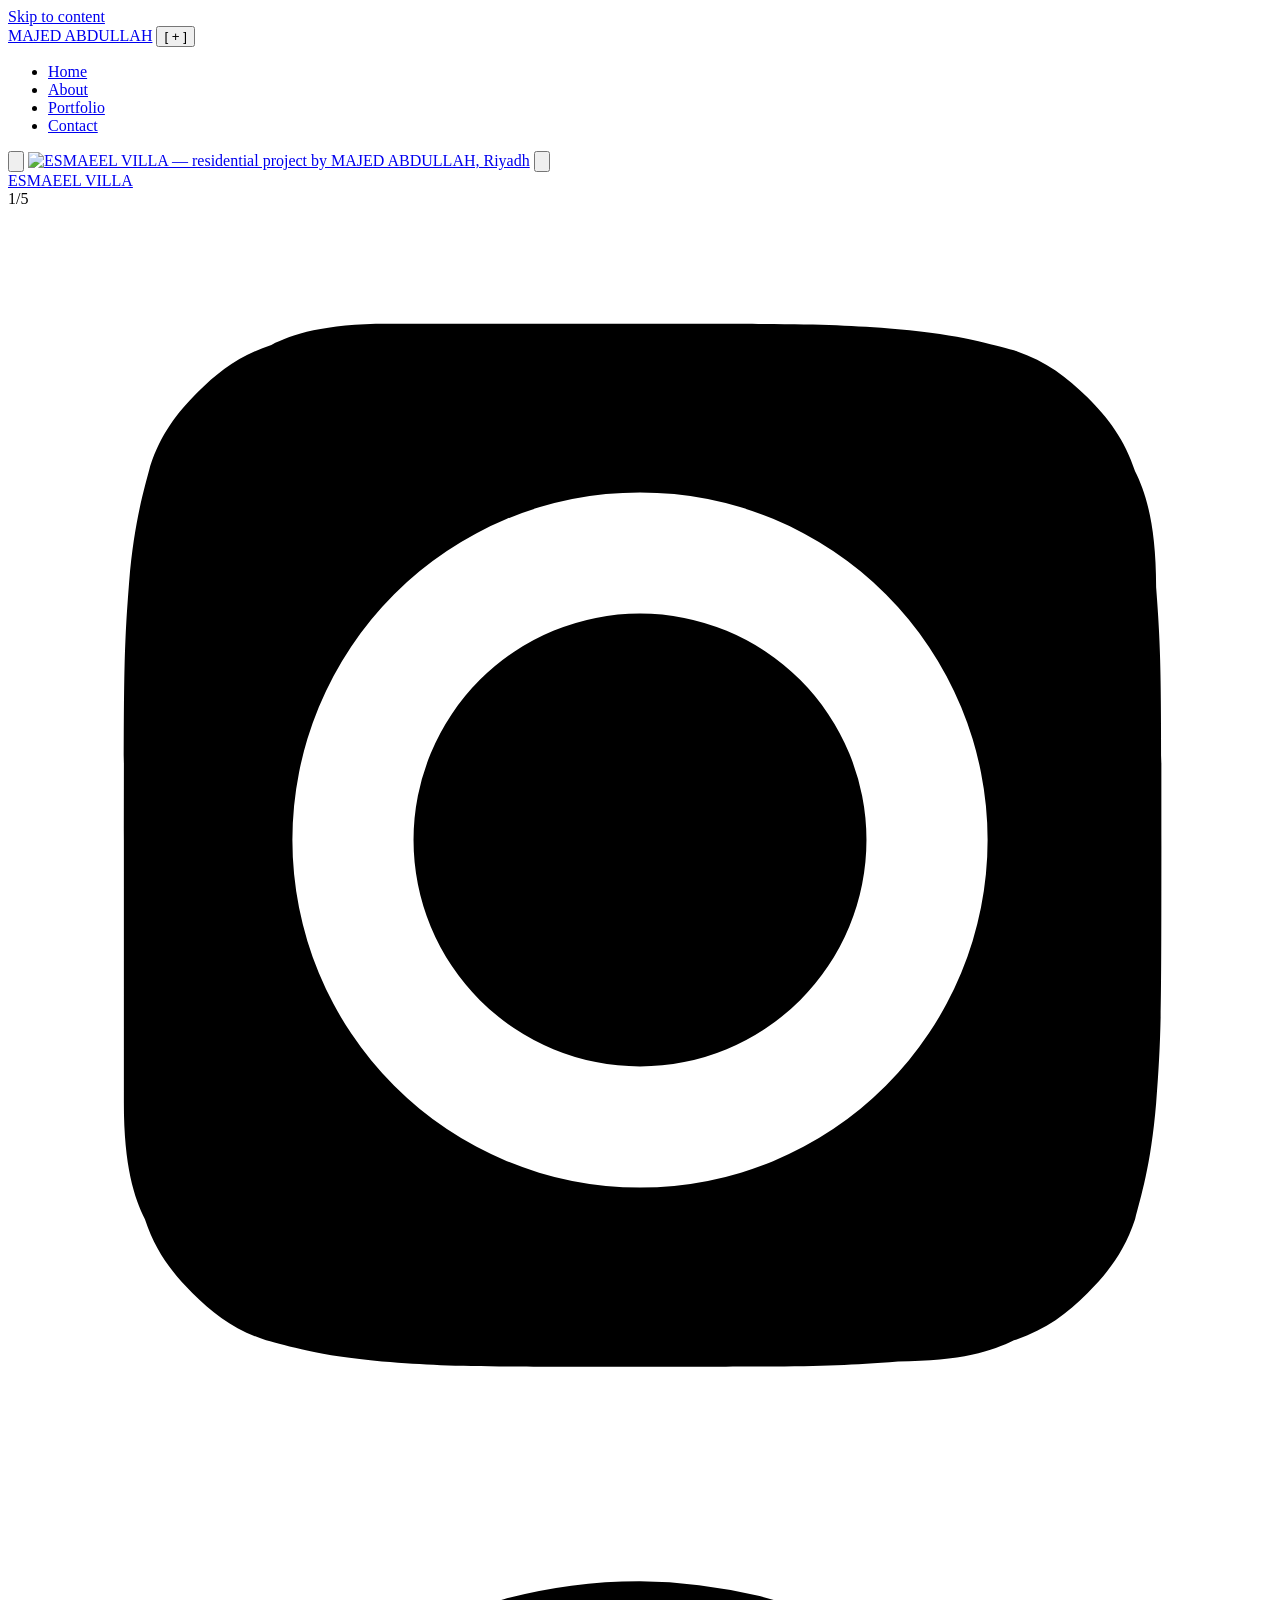
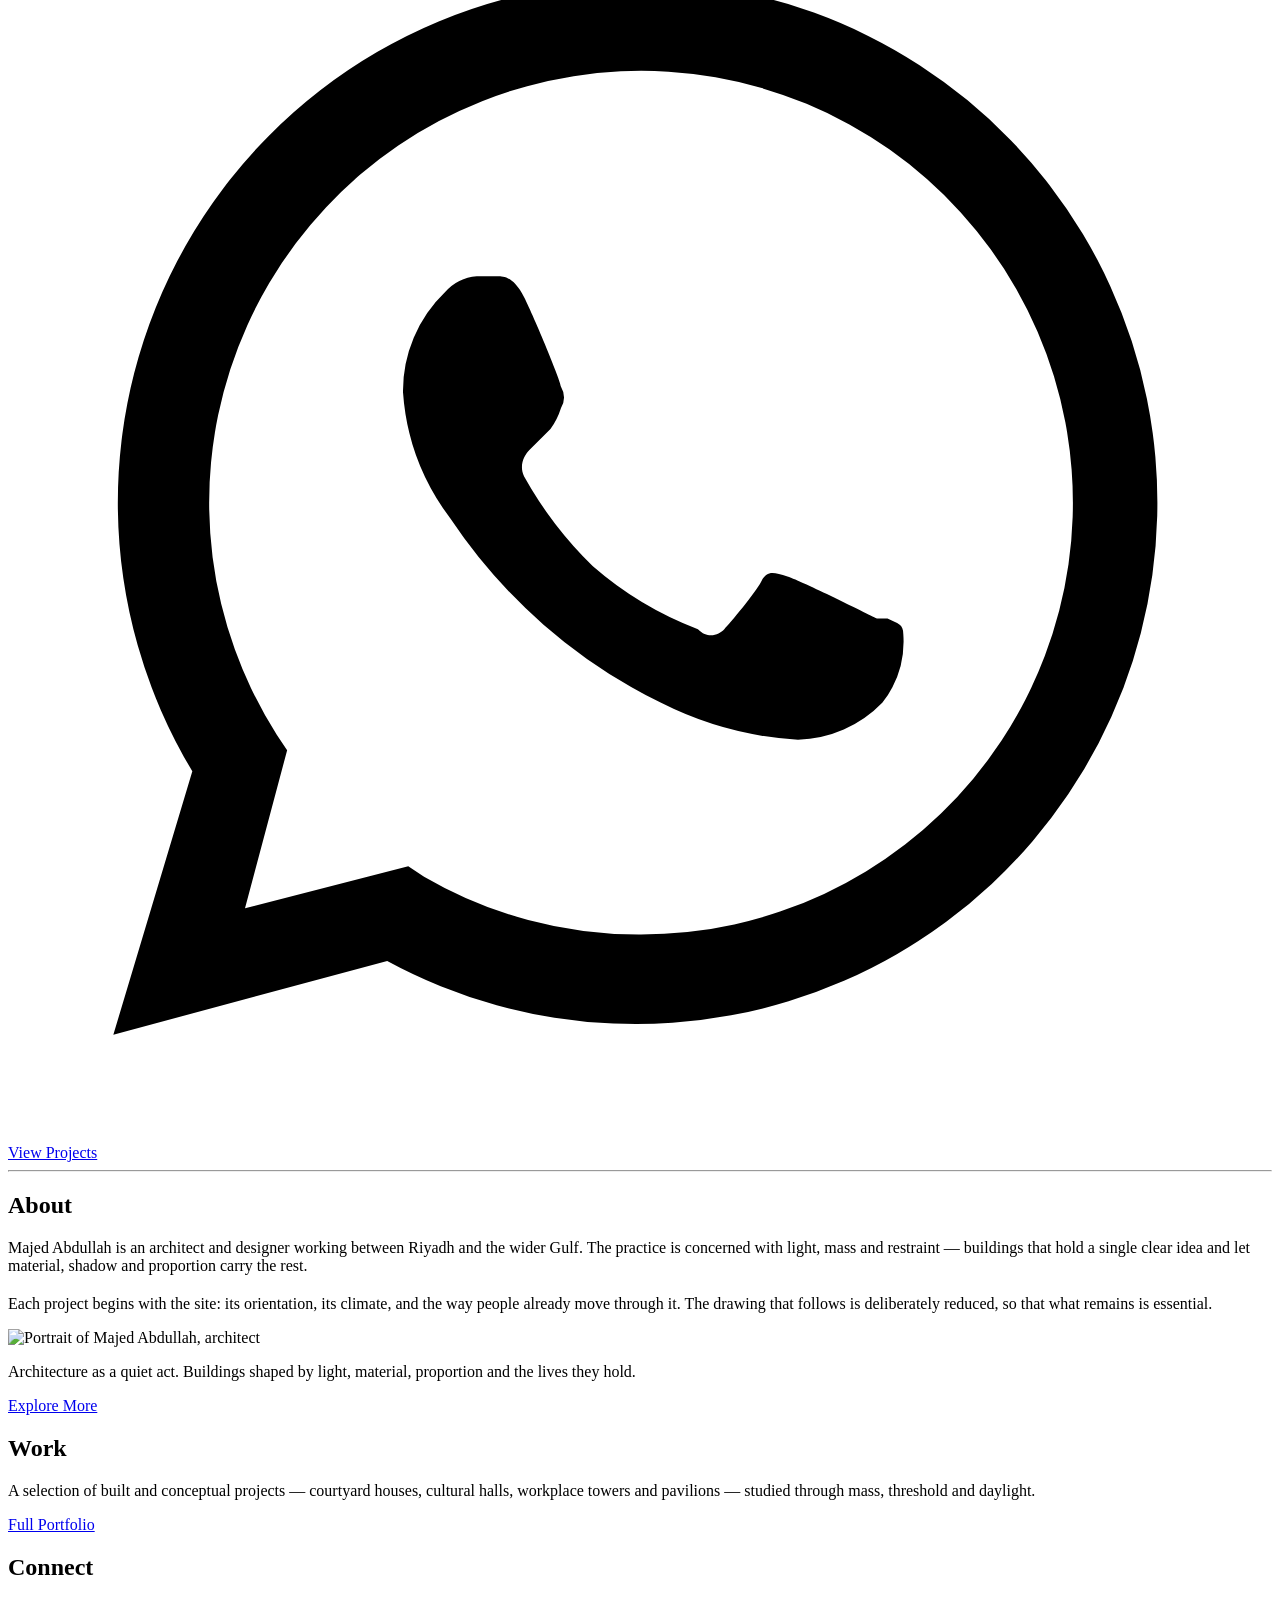
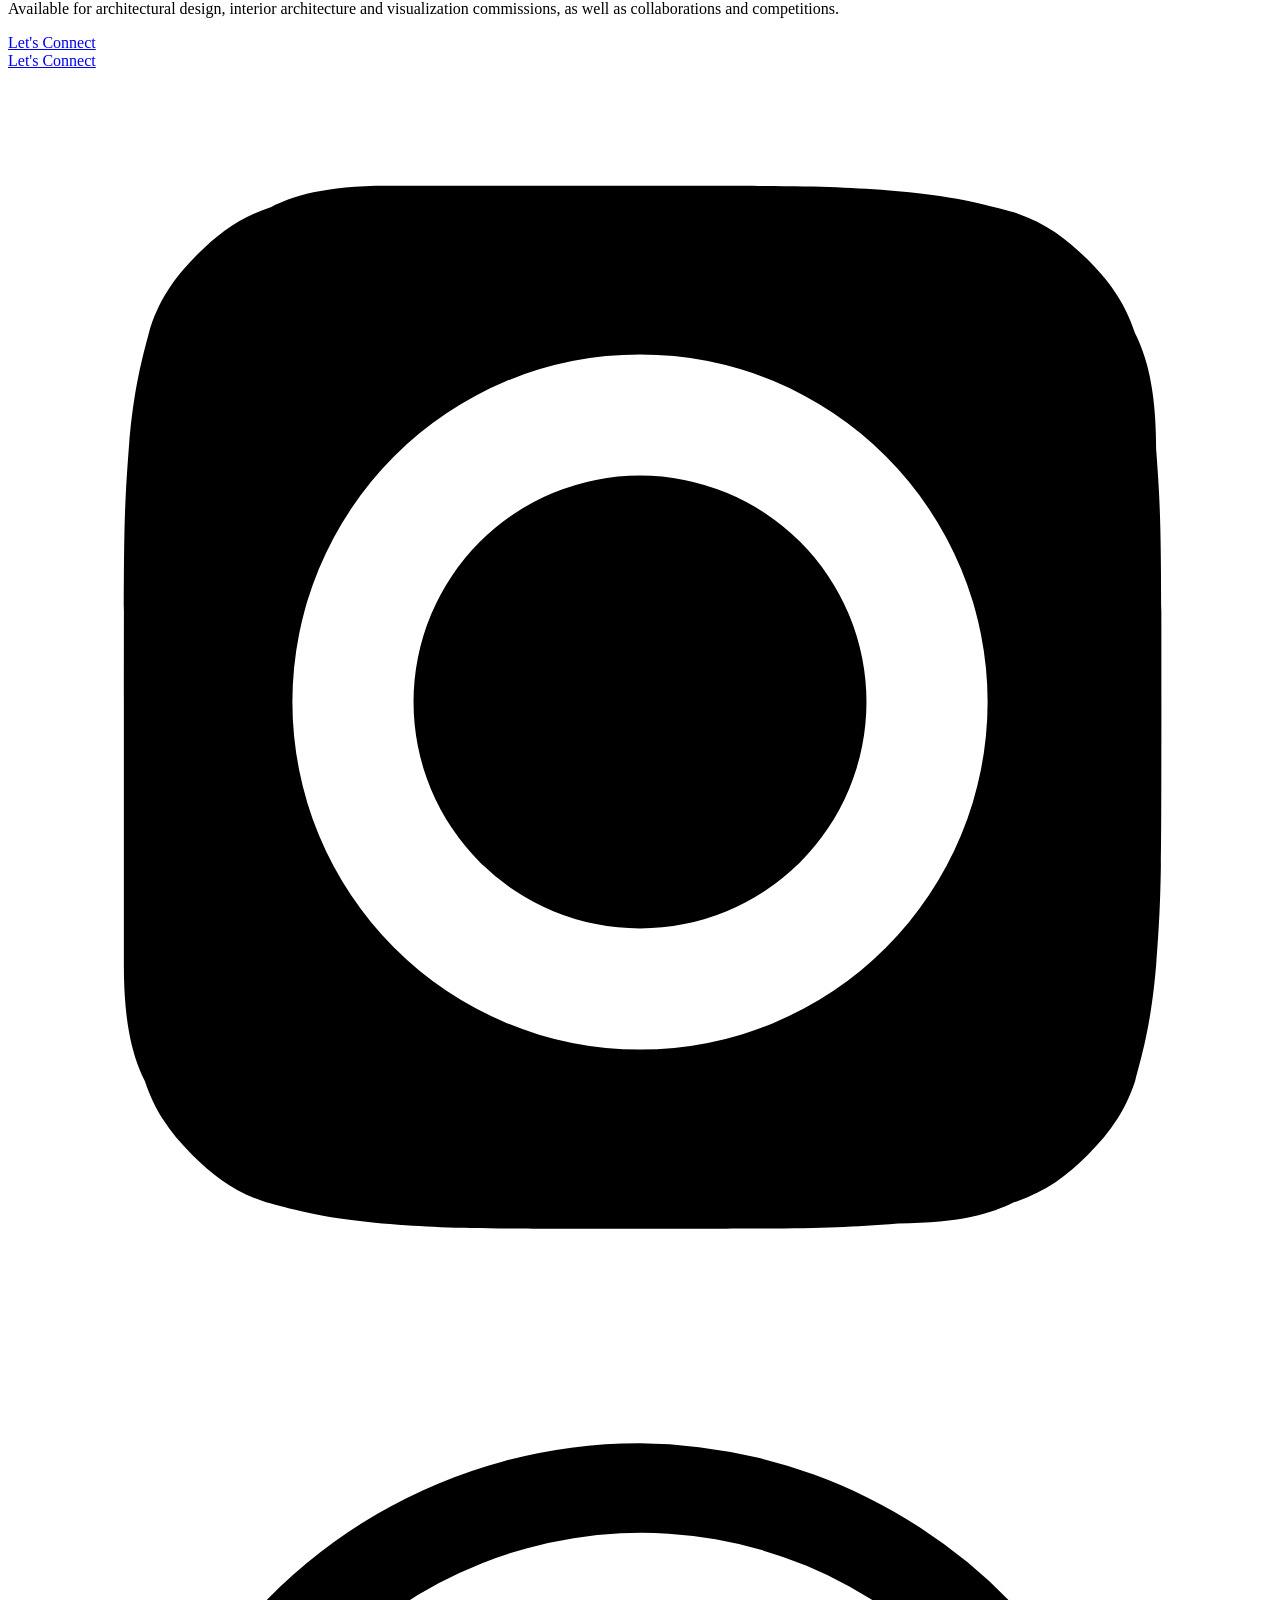
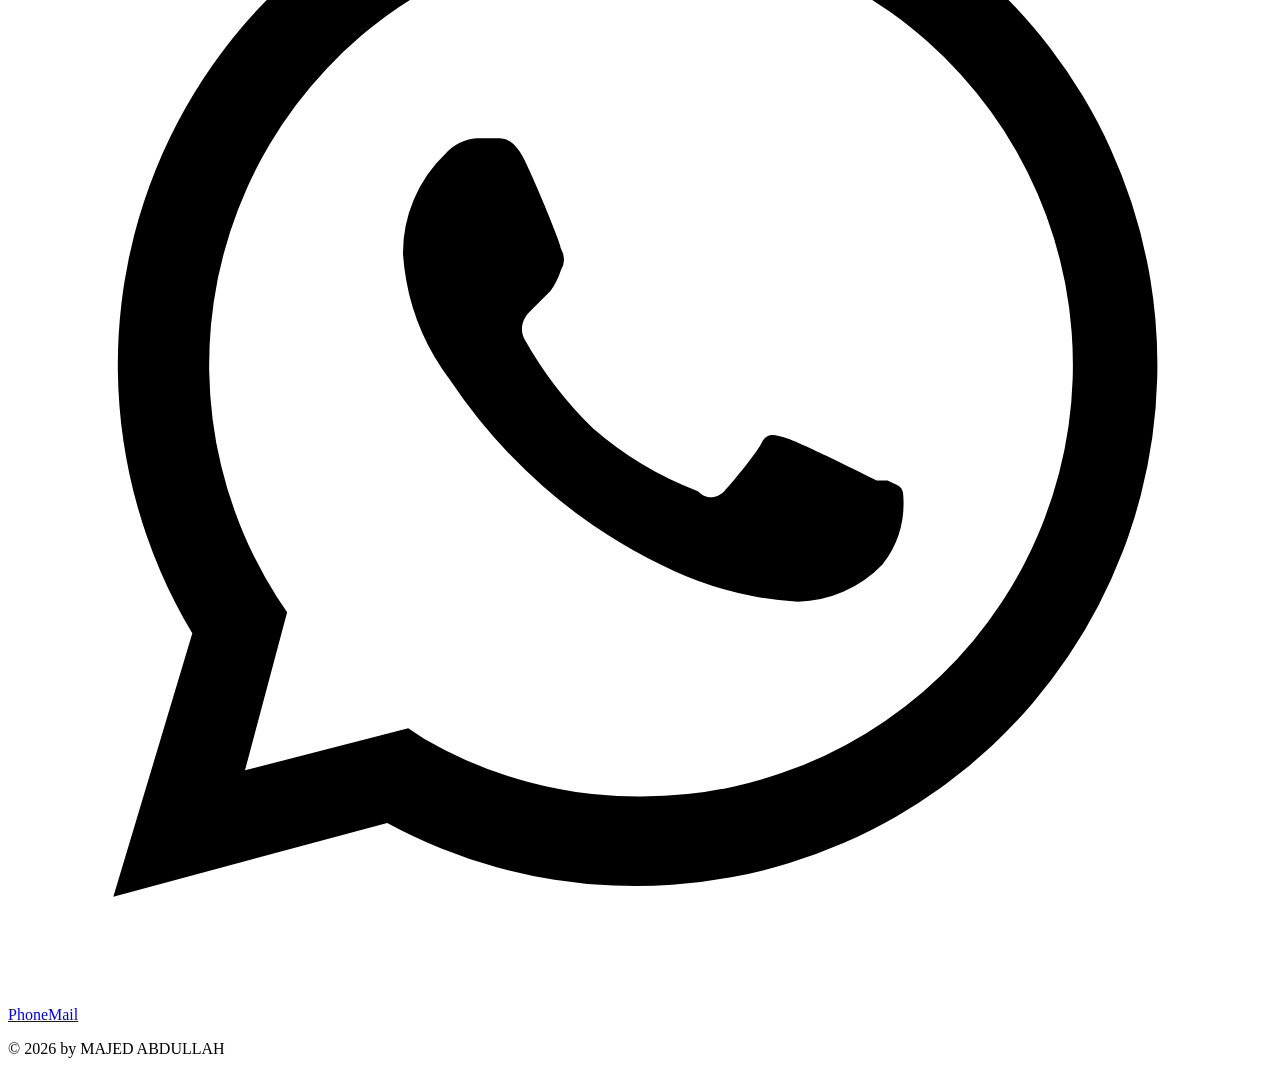
==== commit e7bd8036: "Add files via upload" ====
--- a/index.html
+++ b/index.html
@@ -15,10 +15,12 @@
 <meta property="og:image:height" content="630">
 <meta name="twitter:image" content="https://project--e486b2e6-8730-40f1-bec1-5e74850a516f.lovable.app/images/share.jpg">
 <meta name="twitter:card" content="summary_large_image">
-<link rel="stylesheet" href="css/fonts.css">
+<link rel="preload" href="fonts/almarena-mono-display-bold.woff2" as="font" type="font/woff2" crossorigin>
+<link rel="stylesheet" href="css/fonts.css?v=mobile-5">
 <script>document.documentElement.classList.add("js");</script>
 <link rel="icon" href="favicon.ico">
-<link rel="stylesheet" href="css/style.css">
+<link rel="stylesheet" href="css/style.css?v=logo-4">
+<link rel="stylesheet" href="css/mobile.css?v=mobile-5">
 <script src="js/analytics.js"></script>
 <link rel="preload" as="image" href="images/project-01/cover.jpg">
 </head>
@@ -93,6 +95,6 @@
     <a href="https://wa.me/966505522048" target="_blank" rel="noopener" aria-label="WhatsApp"><svg viewBox="0 0 24 24" aria-hidden="true"><path d="M12 2a9.9 9.9 0 0 0-8.5 15L2 22l5.2-1.4A9.9 9.9 0 1 0 12 2zm0 18.1a8.1 8.1 0 0 1-4.1-1.1l-.3-.2-3.1.8.8-3-.2-.3A8.2 8.2 0 1 1 12 20.1zm4.5-6c-.2-.1-1.4-.7-1.7-.8s-.4-.1-.5.1-.6.8-.7.9-.3.2-.5 0a6.6 6.6 0 0 1-2-1.2 7.4 7.4 0 0 1-1.3-1.7c-.1-.2 0-.4.1-.5l.4-.4a1.4 1.4 0 0 0 .2-.4.4.4 0 0 0 0-.4c0-.1-.5-1.3-.7-1.7s-.4-.4-.5-.4h-.4a.9.9 0 0 0-.6.3 2.6 2.6 0 0 0-.8 1.9 4.5 4.5 0 0 0 .9 2.4 10.2 10.2 0 0 0 4 3.5 6.6 6.6 0 0 0 2.6.7 2.3 2.3 0 0 0 1.6-.7 1.9 1.9 0 0 0 .4-1.3c0-.2-.1-.2-.3-.3z"/></svg></a>
   </div><a href="tel:+966505522048">Phone</a><a href="mailto:Archmaejd@gmail.com">Mail</a></div><p class="footer-copy">© 2026 by MAJED ABDULLAH</p></footer>
 <script src="js/projects.js"></script>
-<script src="js/main.js"></script>
+<script src="js/main.js?v=logo-4"></script>
 </body>
 </html>
